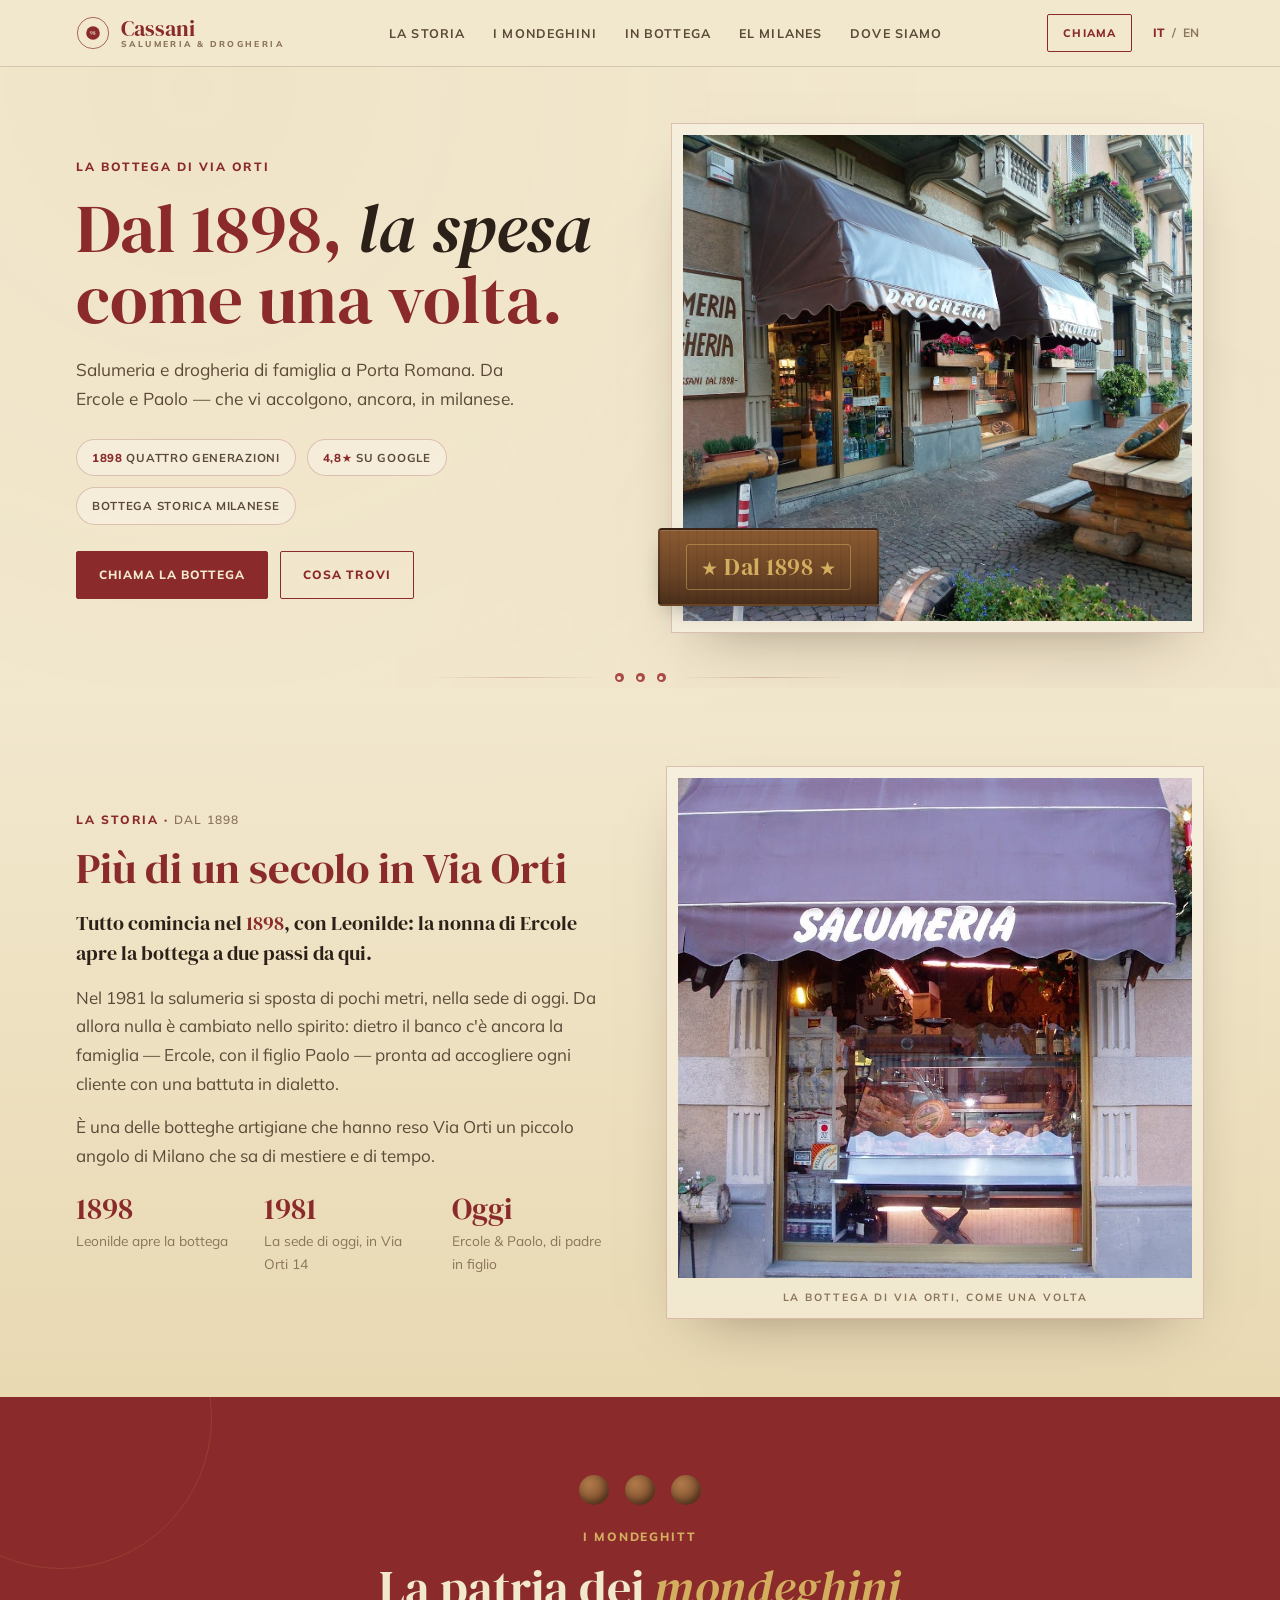
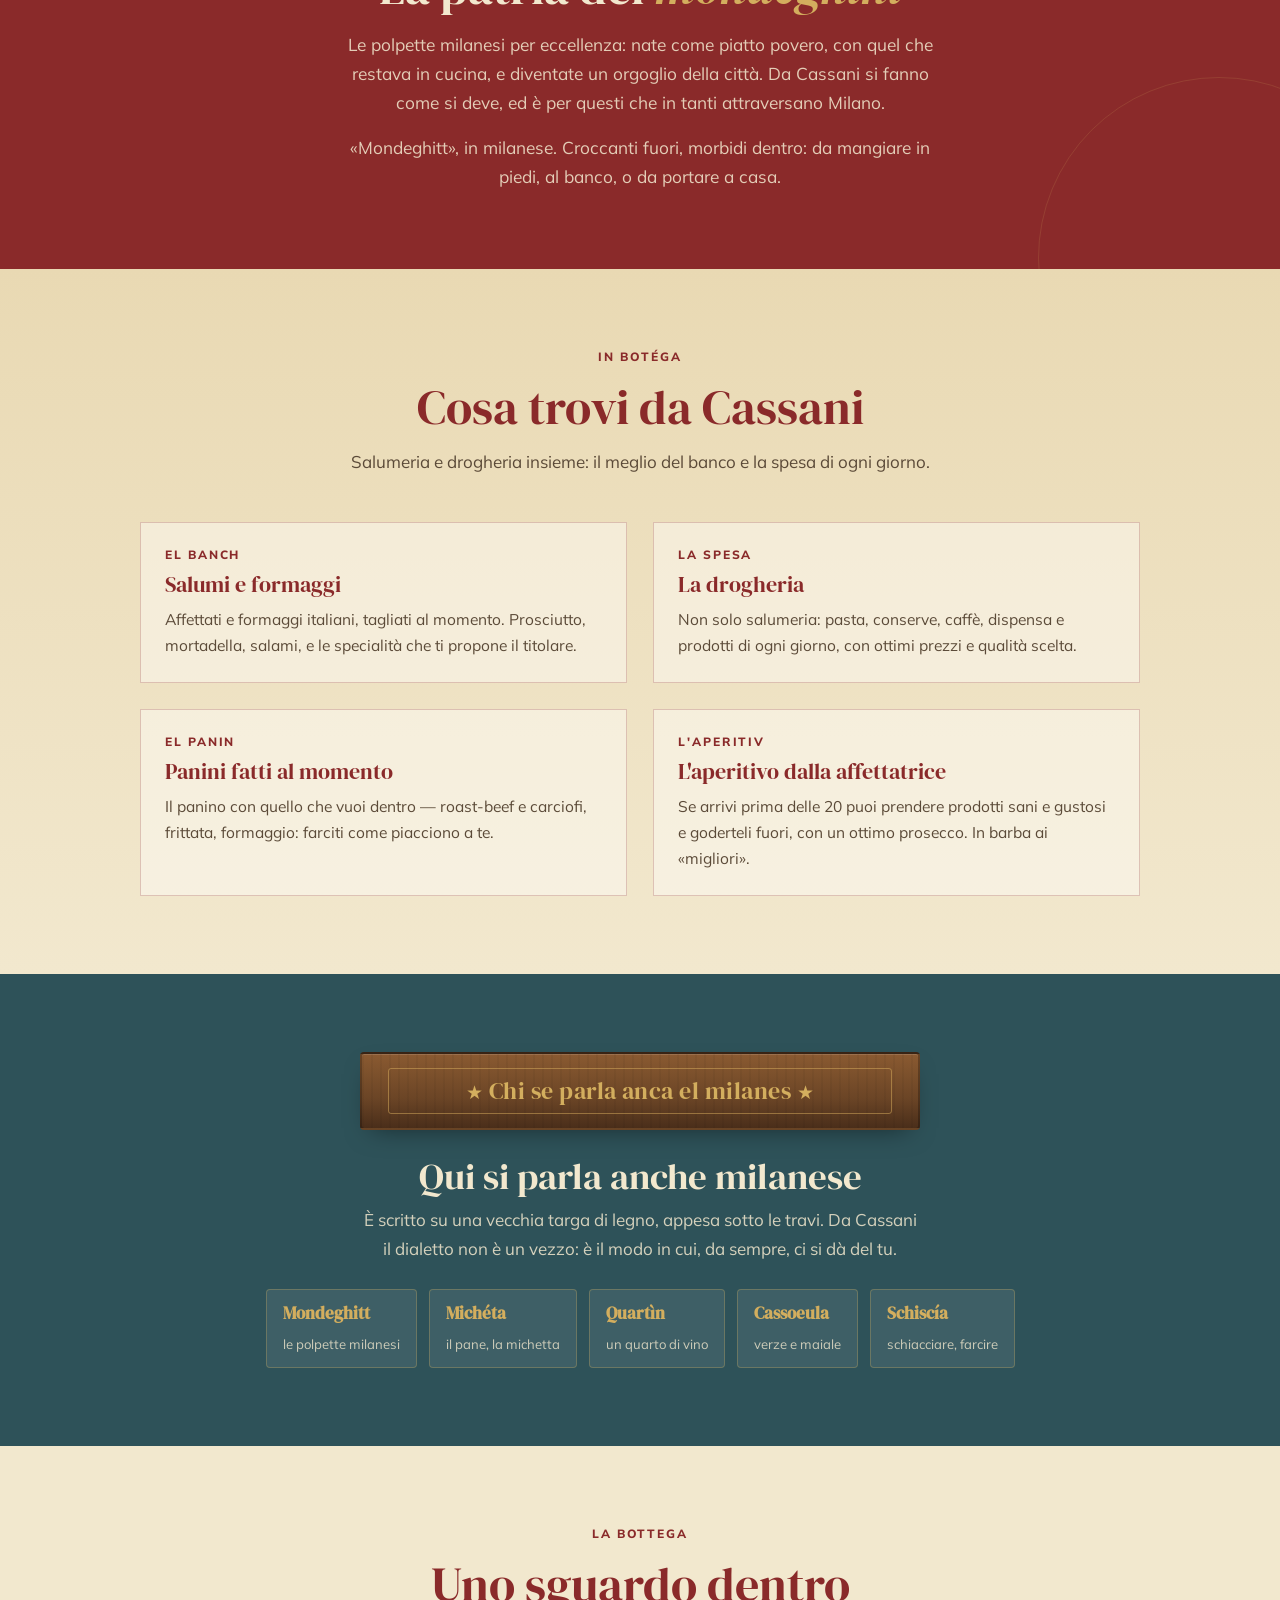
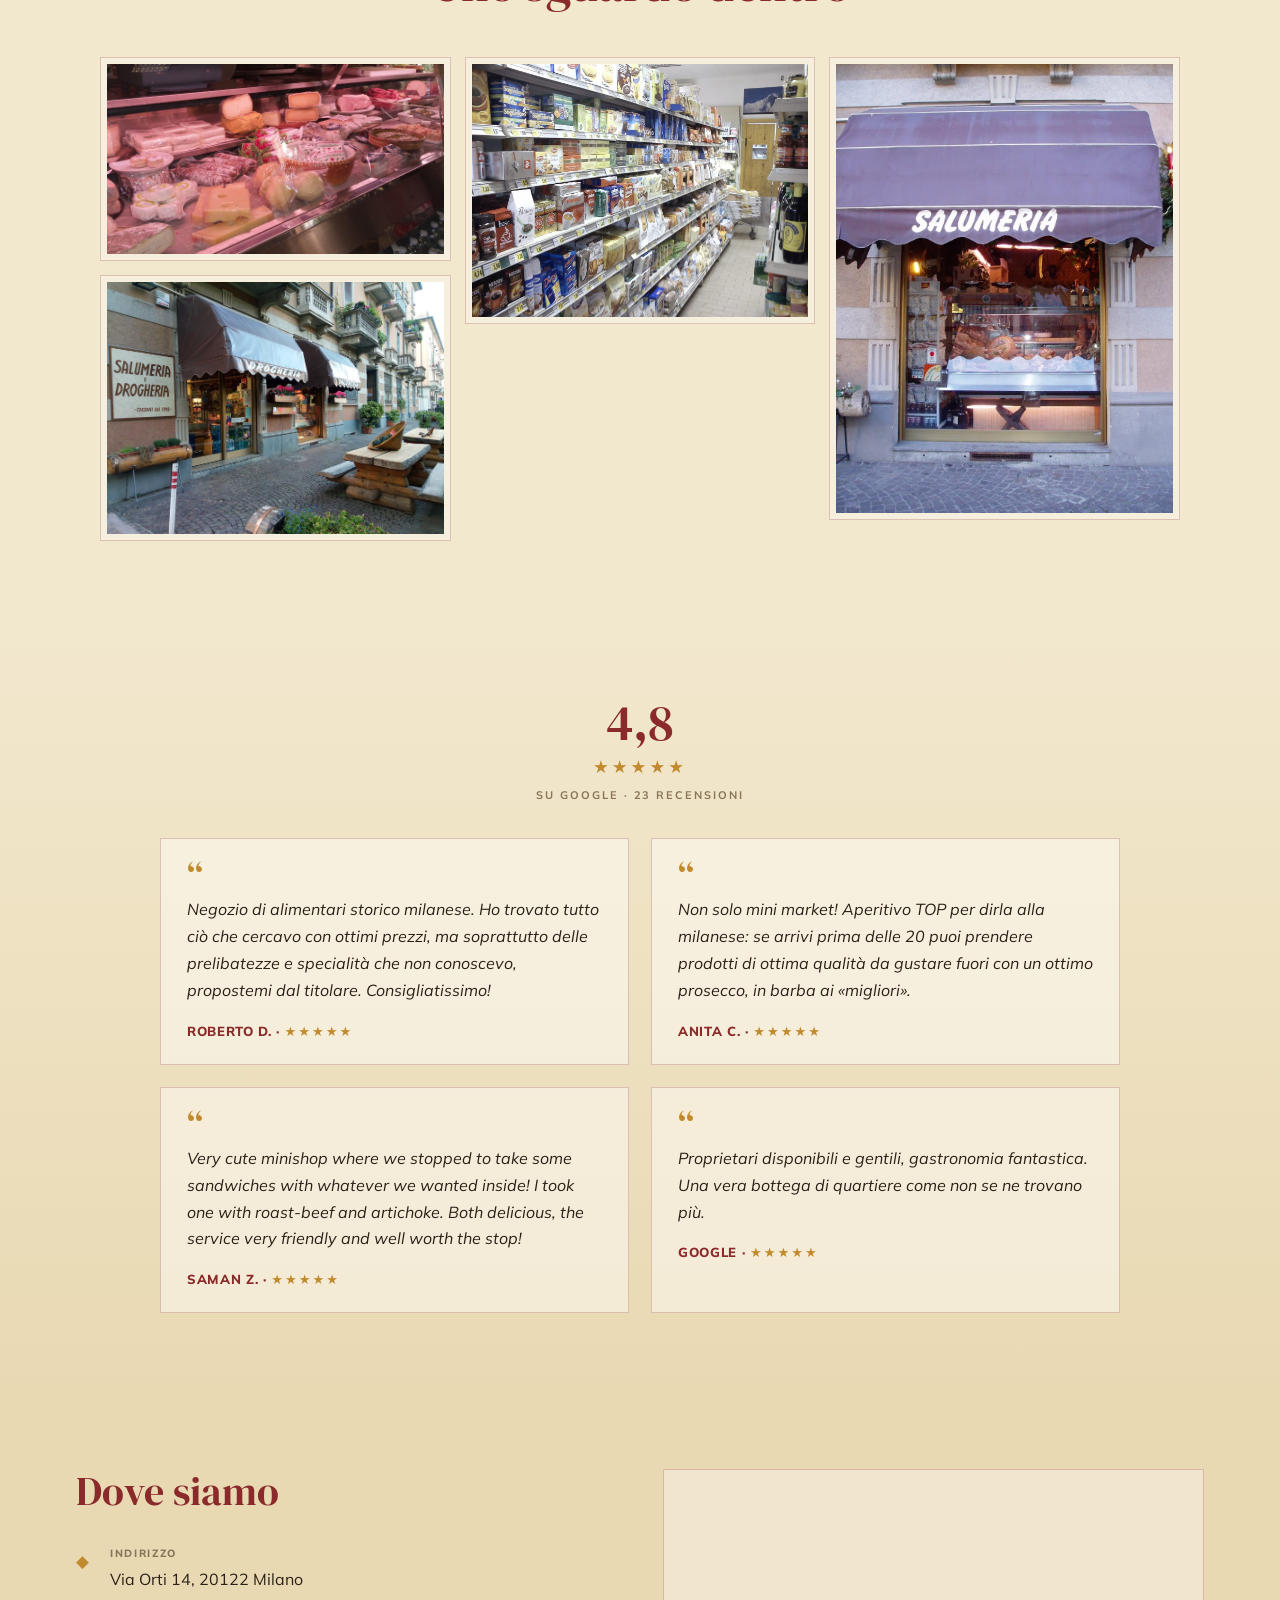
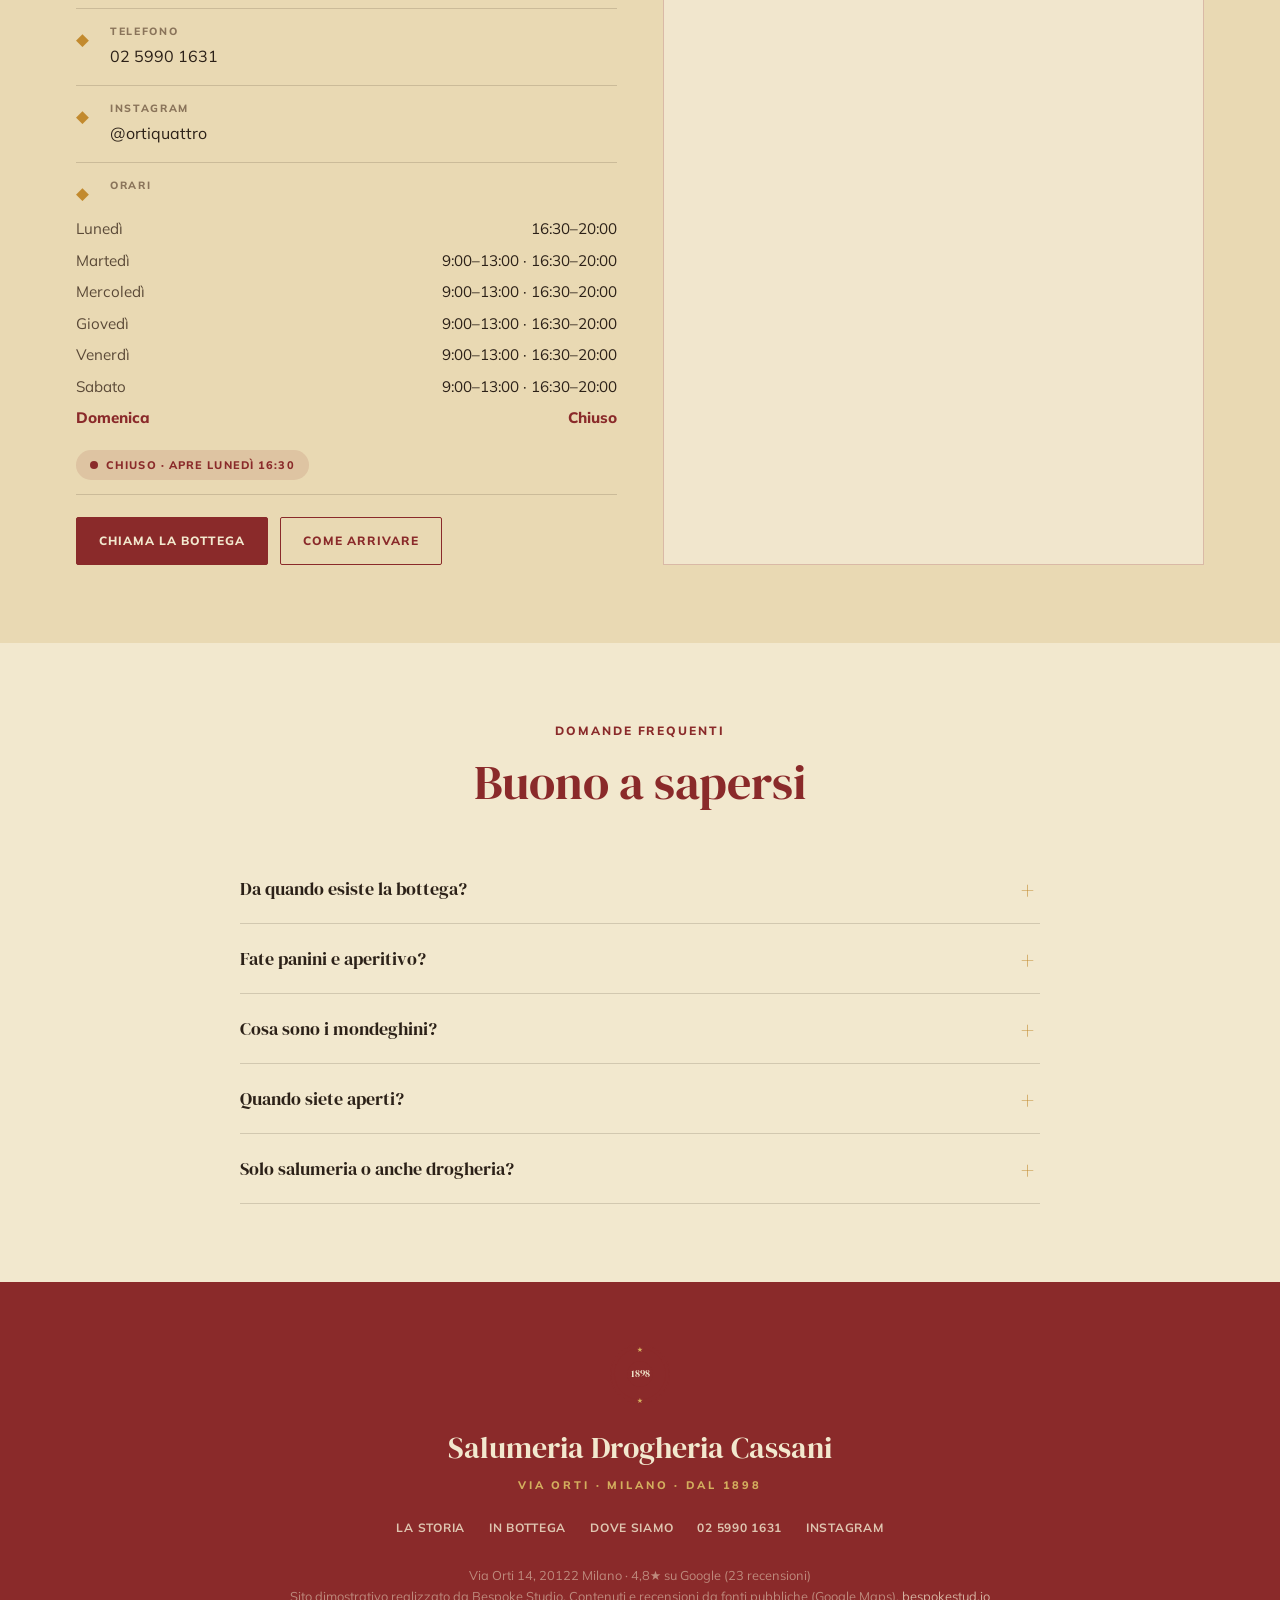
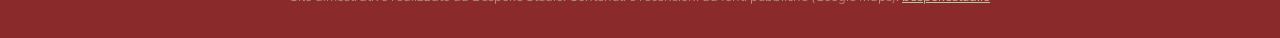
==== index.html @ 138a7442 "Salumeria Drogheria Cassani — la bottega di Via Orti, dal 1898 Co-Authored-By: Claude Opus 4.8 <nore" ====
<!DOCTYPE html>
<html lang="it">
<head>
<meta charset="UTF-8">
<meta name="viewport" content="width=device-width, initial-scale=1.0">
<title>Salumeria Drogheria Cassani — la bottega di Via Orti, dal 1898</title>
<meta name="description" content="Salumeria e drogheria di famiglia a Milano dal 1898, in Via Orti a Porta Romana. La patria dei mondeghini, salumi, formaggi, panini e l'aperitivo dalla affettatrice. Da Ercole e Paolo.">
<link rel="preconnect" href="https://fonts.googleapis.com">
<link rel="preconnect" href="https://fonts.gstatic.com" crossorigin>
<link href="https://fonts.googleapis.com/css2?family=DM+Serif+Display:ital@0;1&family=Mulish:ital,wght@0,400;0,600;0,700;0,800;1,400&display=swap" rel="stylesheet">
<link rel="stylesheet" href="css/styles.css?v=1">
<link rel="icon" href="data:image/svg+xml,<svg xmlns='http://www.w3.org/2000/svg' viewBox='0 0 100 100'><circle cx='50' cy='50' r='46' fill='none' stroke='%238A2A2A' stroke-width='5'/><circle cx='50' cy='50' r='20' fill='%238A2A2A'/></svg>">
</head>
<body>

<!-- intro -->
<div id="intro">
  <span class="seal"><svg class="seal-lg" viewBox="0 0 100 100"><circle class="ring" cx="50" cy="50" r="46"/><circle class="ring2" cx="50" cy="50" r="40"/><text class="star" x="50" y="15" text-anchor="middle" font-size="11">★</text><text class="star" x="50" y="95" text-anchor="middle" font-size="11">★</text><circle class="mid" cx="50" cy="50" r="20"/><text class="yr" x="50" y="55">1898</text></svg></span>
  <div class="i-name">Salumeria Drogheria<br>Cassani</div>
  <div class="i-sub">Via Orti · Milano</div>
</div>

<!-- header -->
<header>
  <nav class="nav wrap">
    <a class="brand" href="#hero" aria-label="Salumeria Drogheria Cassani">
      <span class="seal"><svg class="seal-lg" viewBox="0 0 100 100"><circle class="ring" cx="50" cy="50" r="46"/><circle class="mid" cx="50" cy="50" r="20"/><text class="yr" x="50" y="55">98</text></svg></span>
      <b>Cassani<span>Salumeria &amp; Drogheria</span></b>
    </a>
    <div class="nav-links" id="navlinks">
      <a href="#storia" data-i18n="nav.storia">La storia</a>
      <a href="#mondeghini" data-i18n="nav.mond">I mondeghini</a>
      <a href="#bottega" data-i18n="nav.bottega">In bottega</a>
      <a href="#dialetto" data-i18n="nav.dial">El milanes</a>
      <a href="#dove" data-i18n="nav.dove">Dove siamo</a>
    </div>
    <div style="display:flex;align-items:center;gap:16px">
      <a class="nav-cta" href="tel:+390259901631" data-i18n="nav.cta">Chiama</a>
      <div class="lang"><button data-lang="it" class="on">IT</button><span>/</span><button data-lang="en">EN</button></div>
      <button class="burger" id="burger" aria-label="Menu"><span></span><span></span><span></span></button>
    </div>
  </nav>
</header>

<main>

<!-- HERO -->
<section id="hero">
  <div class="wrap hero-grid">
    <div class="hero-copy">
      <div class="hero-kick kick"><span data-i18n="hero.kick">La bottega di Via Orti</span></div>
      <h1 data-i18n="hero.h1">Dal 1898, <em>la spesa</em> come una volta.</h1>
      <p class="hero-lead" data-i18n="hero.lead">Salumeria e drogheria di famiglia a Porta Romana. Da Ercole e Paolo — che vi accolgono, ancora, in milanese.</p>
      <div class="hero-pills">
        <span class="pill"><b>1898</b> <span data-i18n="hero.p1">quattro generazioni</span></span>
        <span class="pill"><b>4,8★</b> <span data-i18n="hero.p2">su Google</span></span>
        <span class="pill" data-i18n="hero.p3">Bottega storica milanese</span>
      </div>
      <div class="hero-cta">
        <a class="btn btn-solid" href="tel:+390259901631" data-i18n="hero.cta1">Chiama la bottega</a>
        <a class="btn btn-ghost" href="#bottega" data-i18n="hero.cta2">Cosa trovi</a>
      </div>
    </div>
    <div class="hero-photo reveal">
      <img src="img/facciata.jpg" alt="La facciata storica della Salumeria Drogheria Cassani dal 1898 in Via Orti" loading="eager">
      <div class="tag wood-sign"><div class="ws-in"><div class="ws-txt"><span class="ws-star">★</span> Dal 1898 <span class="ws-star">★</span></div></div></div>
    </div>
  </div>
</section>

<div class="divider"><div class="rule"><i></i><i></i><i></i></div></div>

<!-- STORIA -->
<section id="storia">
  <div class="wrap storia-grid">
    <div class="storia-copy reveal">
      <span class="kick"><span data-i18n="storia.kick">La storia</span> · <span class="it" data-i18n="storia.kickit">dal 1898</span></span>
      <h2 data-i18n="storia.h2">Più di un secolo in Via Orti</h2>
      <p class="lead" data-i18n="storia.lead">Tutto comincia nel <b>1898</b>, con Leonilde: la nonna di Ercole apre la bottega a due passi da qui.</p>
      <p data-i18n="storia.p1">Nel 1981 la salumeria si sposta di pochi metri, nella sede di oggi. Da allora nulla è cambiato nello spirito: dietro il banco c'è ancora la famiglia — Ercole, con il figlio Paolo — pronta ad accogliere ogni cliente con una battuta in dialetto.</p>
      <p data-i18n="storia.p2">È una delle botteghe artigiane che hanno reso Via Orti un piccolo angolo di Milano che sa di mestiere e di tempo.</p>
      <div class="gens">
        <div class="gen"><div class="n">1898</div><div class="l" data-i18n="storia.g1">Leonilde apre la bottega</div></div>
        <div class="gen"><div class="n">1981</div><div class="l" data-i18n="storia.g2">La sede di oggi, in Via Orti 14</div></div>
        <div class="gen"><div class="n" data-i18n="storia.g3n">Oggi</div><div class="l" data-i18n="storia.g3">Ercole &amp; Paolo, di padre in figlio</div></div>
      </div>
    </div>
    <figure class="storia-photo reveal">
      <img src="img/storefront.jpg" alt="L'ingresso della salumeria con la tenda e il banco a vista">
      <figcaption data-i18n="storia.cap">La bottega di Via Orti, come una volta</figcaption>
    </figure>
  </div>
</section>

<!-- MONDEGHINI (signature) -->
<section id="mondeghini">
  <div class="mond-inner wrap reveal">
    <div class="mond-balls" aria-hidden="true"><i></i><i></i><i></i></div>
    <span class="kick"><span data-i18n="mond.kick">I mondeghitt</span></span>
    <h2 data-i18n="mond.h2">La patria dei <em>mondeghini</em></h2>
    <p data-i18n="mond.p1">Le polpette milanesi per eccellenza: nate come piatto povero, con quel che restava in cucina, e diventate un orgoglio della città. Da Cassani si fanno come si deve, ed è per questi che in tanti attraversano Milano.</p>
    <p data-i18n="mond.p2">«Mondeghitt», in milanese. Croccanti fuori, morbidi dentro: da mangiare in piedi, al banco, o da portare a casa.</p>
  </div>
</section>

<!-- IN BOTTEGA -->
<section id="bottega">
  <div class="wrap">
    <div class="sec-head reveal">
      <span class="kick"><span data-i18n="bottega.kick">In botéga</span></span>
      <h2 data-i18n="bottega.h2">Cosa trovi da Cassani</h2>
      <p data-i18n="bottega.sub">Salumeria e drogheria insieme: il meglio del banco e la spesa di ogni giorno.</p>
    </div>
    <div class="trovi">
      <div class="trovi-card reveal">
        <div class="bd">
          <span class="kick"><span data-i18n="bottega.c1k">El banch</span></span>
          <h3 data-i18n="bottega.c1h">Salumi e formaggi</h3>
          <p data-i18n="bottega.c1p">Affettati e formaggi italiani, tagliati al momento. Prosciutto, mortadella, salami, e le specialità che ti propone il titolare.</p>
        </div>
      </div>
      <div class="trovi-card reveal">
        <div class="bd">
          <span class="kick"><span data-i18n="bottega.c2k">La spesa</span></span>
          <h3 data-i18n="bottega.c2h">La drogheria</h3>
          <p data-i18n="bottega.c2p">Non solo salumeria: pasta, conserve, caffè, dispensa e prodotti di ogni giorno, con ottimi prezzi e qualità scelta.</p>
        </div>
      </div>
      <div class="trovi-card reveal">
        <div class="bd">
          <span class="kick"><span data-i18n="bottega.c3k">El panin</span></span>
          <h3 data-i18n="bottega.c3h">Panini fatti al momento</h3>
          <p data-i18n="bottega.c3p">Il panino con quello che vuoi dentro — roast-beef e carciofi, frittata, formaggio: farciti come piacciono a te.</p>
        </div>
      </div>
      <div class="trovi-card reveal">
        <div class="bd">
          <span class="kick"><span data-i18n="bottega.c4k">L'aperitiv</span></span>
          <h3 data-i18n="bottega.c4h">L'aperitivo dalla affettatrice</h3>
          <p data-i18n="bottega.c4p">Se arrivi prima delle 20 puoi prendere prodotti sani e gustosi e goderteli fuori, con un ottimo prosecco. In barba ai «migliori».</p>
        </div>
      </div>
    </div>
  </div>
</section>

<!-- DIALETTO (signature band) -->
<section id="dialetto">
  <div class="dial-inner wrap reveal">
    <div class="wood-sign"><div class="ws-in"><div class="ws-txt"><span class="ws-star">★</span> Chi se parla anca el milanes <span class="ws-star">★</span></div></div></div>
    <h2 data-i18n="dial.h2">Qui si parla anche milanese</h2>
    <p data-i18n="dial.p1">È scritto su una vecchia targa di legno, appesa sotto le travi. Da Cassani il dialetto non è un vezzo: è il modo in cui, da sempre, ci si dà del tu.</p>
    <div class="glossa">
      <div><b>Mondeghitt</b><span data-i18n="dial.w1">le polpette milanesi</span></div>
      <div><b>Michéta</b><span data-i18n="dial.w2">il pane, la michetta</span></div>
      <div><b>Quartìn</b><span data-i18n="dial.w3">un quarto di vino</span></div>
      <div><b>Cassoeula</b><span data-i18n="dial.w4">verze e maiale</span></div>
      <div><b>Schisc&iacute;a</b><span data-i18n="dial.w5">schiacciare, farcire</span></div>
    </div>
  </div>
</section>

<!-- GALLERY -->
<section id="gallery-sec">
  <div class="wrap">
    <div class="sec-head reveal">
      <span class="kick"><span data-i18n="gal.kick">La bottega</span></span>
      <h2 data-i18n="gal.h2">Uno sguardo dentro</h2>
    </div>
    <div class="gallery reveal">
      <figure><img src="img/banco.jpg" alt="Il banco dei salumi e dei formaggi" loading="lazy"></figure>
      <figure><img src="img/facciata.jpg" alt="La facciata della salumeria dal 1898" loading="lazy"></figure>
      <figure><img src="img/drogheria.jpg" alt="Gli scaffali della drogheria" loading="lazy"></figure>
      <figure><img src="img/storefront.jpg" alt="L'ingresso della bottega con la tenda" loading="lazy"></figure>
    </div>
  </div>
</section>

<!-- RECENSIONI -->
<section id="recensioni">
  <div class="wrap">
    <div class="rev-top reveal">
      <div class="rev-score">4,8</div>
      <div class="rev-stars">★★★★★</div>
      <div class="rev-src" data-i18n="rev.src">Su Google · 23 recensioni</div>
    </div>
    <div class="rev-grid">
      <div class="rev-card reveal">
        <div class="q">“</div>
        <p data-i18n="rev.q1">Negozio di alimentari storico milanese. Ho trovato tutto ciò che cercavo con ottimi prezzi, ma soprattutto delle prelibatezze e specialità che non conoscevo, propostemi dal titolare. Consigliatissimo!</p>
        <div class="who">Roberto D. · <span class="st">★★★★★</span></div>
      </div>
      <div class="rev-card reveal">
        <div class="q">“</div>
        <p data-i18n="rev.q2">Non solo mini market! Aperitivo TOP per dirla alla milanese: se arrivi prima delle 20 puoi prendere prodotti di ottima qualità da gustare fuori con un ottimo prosecco, in barba ai «migliori».</p>
        <div class="who">Anita C. · <span class="st">★★★★★</span></div>
      </div>
      <div class="rev-card reveal">
        <div class="q">“</div>
        <p data-i18n="rev.q3">Very cute minishop where we stopped to take some sandwiches with whatever we wanted inside! I took one with roast-beef and artichoke. Both delicious, the service very friendly and well worth the stop!</p>
        <div class="who">Saman Z. · <span class="st">★★★★★</span></div>
      </div>
      <div class="rev-card reveal">
        <div class="q">“</div>
        <p data-i18n="rev.q4">Proprietari disponibili e gentili, gastronomia fantastica. Una vera bottega di quartiere come non se ne trovano più.</p>
        <div class="who">Google · <span class="st">★★★★★</span></div>
      </div>
    </div>
  </div>
</section>

<!-- DOVE -->
<section id="dove">
  <div class="wrap dove-grid">
    <div class="dove-info reveal">
      <h2 data-i18n="dove.h2">Dove siamo</h2>
      <div class="info-row"><span class="ic">◆</span><div><div class="lb" data-i18n="dove.addr">Indirizzo</div>
        <a class="vl" href="https://maps.google.com/?q=Salumeria+Drogheria+Cassani+Via+Orti+14+Milano" target="_blank" rel="noopener">Via Orti 14, 20122 Milano</a></div></div>
      <div class="info-row"><span class="ic">◆</span><div><div class="lb" data-i18n="dove.phone">Telefono</div>
        <a class="vl" href="tel:+390259901631">02 5990 1631</a></div></div>
      <div class="info-row"><span class="ic">◆</span><div><div class="lb">Instagram</div>
        <a class="vl" href="https://instagram.com/ortiquattro" target="_blank" rel="noopener">@ortiquattro</a></div></div>
      <div class="info-row" style="flex-direction:column;gap:6px">
        <div style="display:flex;gap:14px"><span class="ic">◆</span><div class="lb" data-i18n="dove.hours">Orari</div></div>
        <div id="hours" style="width:100%"></div>
        <div id="statusbox"></div>
      </div>
      <div class="cta-row">
        <a class="btn btn-solid" href="tel:+390259901631" data-i18n="dove.call">Chiama la bottega</a>
        <a class="btn btn-ghost" href="https://maps.google.com/?q=Salumeria+Drogheria+Cassani+Via+Orti+14+Milano" target="_blank" rel="noopener" data-i18n="dove.dir">Come arrivare</a>
      </div>
    </div>
    <div class="dove-map reveal">
      <iframe title="Mappa Salumeria Drogheria Cassani" loading="lazy" referrerpolicy="no-referrer-when-downgrade"
        src="https://www.google.com/maps?q=Salumeria+Drogheria+Cassani+Via+Orti+14+Milano&output=embed"></iframe>
    </div>
  </div>
</section>

<!-- FAQ -->
<section id="faq">
  <div class="wrap">
    <div class="sec-head reveal">
      <span class="kick"><span data-i18n="faq.kick">Domande frequenti</span></span>
      <h2 data-i18n="faq.h2">Buono a sapersi</h2>
    </div>
    <div class="faq-list reveal">
      <div class="faq-item"><button class="faq-q" data-i18n="faq.q1">Da quando esiste la bottega?</button><div class="faq-a"><p data-i18n="faq.a1">Dal 1898: la aprì Leonilde, la nonna di Ercole. Nel 1981 si è spostata di pochi metri, nella sede attuale di Via Orti 14.</p></div></div>
      <div class="faq-item"><button class="faq-q" data-i18n="faq.q2">Fate panini e aperitivo?</button><div class="faq-a"><p data-i18n="faq.a2">Sì: panini farciti al momento con quello che scegli, e l'aperitivo «dalla affettatrice» — prodotti da gustare con un buon prosecco. Meglio arrivare prima delle 20.</p></div></div>
      <div class="faq-item"><button class="faq-q" data-i18n="faq.q3">Cosa sono i mondeghini?</button><div class="faq-a"><p data-i18n="faq.a3">Sono le polpette milanesi («mondeghitt» in dialetto): un piatto povero della tradizione, e una delle nostre specialità.</p></div></div>
      <div class="faq-item"><button class="faq-q" data-i18n="faq.q4">Quando siete aperti?</button><div class="faq-a"><p data-i18n="faq.a4">Da martedì a sabato 9–13 e 16:30–20; il lunedì solo il pomeriggio (16:30–20). Domenica chiuso.</p></div></div>
      <div class="faq-item"><button class="faq-q" data-i18n="faq.q5">Solo salumeria o anche drogheria?</button><div class="faq-a"><p data-i18n="faq.a5">Tutte e due: salumi e formaggi al banco, ma anche pasta, conserve, caffè e la spesa di ogni giorno.</p></div></div>
    </div>
  </div>
</section>

</main>

<!-- FOOTER -->
<footer>
  <span class="seal"><svg class="seal-lg" viewBox="0 0 100 100"><circle class="ring" cx="50" cy="50" r="46"/><circle class="ring2" cx="50" cy="50" r="40"/><text class="star" x="50" y="15" text-anchor="middle" font-size="11">★</text><text class="star" x="50" y="95" text-anchor="middle" font-size="11">★</text><circle class="mid" cx="50" cy="50" r="20"/><text class="yr" x="50" y="55">1898</text></svg></span>
  <div class="f-name">Salumeria Drogheria Cassani</div>
  <div class="f-sub" data-i18n="foot.sub">Via Orti · Milano · dal 1898</div>
  <div class="f-links">
    <a href="#storia" data-i18n="nav.storia">La storia</a>
    <a href="#bottega" data-i18n="nav.bottega">In bottega</a>
    <a href="#dove" data-i18n="nav.dove">Dove siamo</a>
    <a href="tel:+390259901631">02 5990 1631</a>
    <a href="https://instagram.com/ortiquattro" target="_blank" rel="noopener">Instagram</a>
  </div>
  <div class="f-fine">
    Via Orti 14, 20122 Milano · <span data-i18n="foot.rating">4,8★ su Google (23 recensioni)</span><br>
    <span data-i18n="foot.demo">Sito dimostrativo realizzato da Bespoke Studio. Contenuti e recensioni da fonti pubbliche (Google Maps).</span>
    <a href="https://bespokestud.io" target="_blank" rel="noopener">bespokestud.io</a>
  </div>
</footer>

<!-- action bar -->
<div class="actionbar">
  <a class="a-call" href="tel:+390259901631"><span data-i18n="ab.call">Chiama</span><span class="a-state" id="ab-state"></span></a>
  <a class="a-map" href="https://maps.google.com/?q=Salumeria+Drogheria+Cassani+Via+Orti+14+Milano" target="_blank" rel="noopener" data-i18n="ab.map">Mappa</a>
</div>

<script src="js/main.js?v=1"></script>
</body>
</html>
---- css/styles.css ----
/* ============================================================
   Salumeria Drogheria Cassani — la bottega di Via Orti, dal 1898
   Gesto-firma: «CHI SE PARLA ANCA EL MILANES» (targa di legno) +
   kicker in dialetto milanese + i Mondeghini (piatto-firma)
   Palette: crema + oxblood salame + senape + teal insegna + noce
   Font: DM Serif Display (display) · Mulish (body)
   ============================================================ */
:root{
  --paper:#F2E8CE; --paper-2:#E9D9B3; --paper-3:#E0CB9C;
  --oxblood:#8A2A2A; --oxblood-2:#6C1F1F; --oxblood-soft:#A94A44;
  --mustard:#C28A2E; --mustard-2:#A5761F;
  --teal:#2E5259; --teal-2:#22403F;
  --ink:#2C2118; --ink-soft:#5B4A38; --ink-mute:#8A745A;
  --gold:#B78D3C; --gold-2:#D3AE5E;
  --wood-1:#6B4526; --wood-2:#8A5A31; --wood-3:#4A2E1A;
  --line:rgba(44,33,24,.16); --line-warm:rgba(138,42,42,.24);
  --shadow:0 24px 60px -34px rgba(44,24,12,.5);
  --serif:'DM Serif Display',Georgia,serif;
  --body:'Mulish',system-ui,sans-serif;
  --wrap:1180px;
}
*{box-sizing:border-box;margin:0;padding:0}
html{scroll-behavior:smooth}
body{font-family:var(--body);background:var(--paper);color:var(--ink);line-height:1.68;
  -webkit-font-smoothing:antialiased;overflow-x:hidden;font-size:17px}
img{max-width:100%;display:block}
a{color:inherit;text-decoration:none}
h1,h2,h3{font-family:var(--serif);font-weight:400;line-height:1.1}
.wrap{max-width:var(--wrap);margin:0 auto;padding:0 26px}
.reveal{opacity:0;transform:translateY(24px);transition:opacity .9s ease,transform .9s ease}
.reveal.in{opacity:1;transform:none}
@media (prefers-reduced-motion:reduce){.reveal{opacity:1;transform:none;transition:none}}

body::before{content:"";position:fixed;inset:0;pointer-events:none;z-index:0;opacity:.5;
  background:radial-gradient(circle at 15% 10%,rgba(194,138,46,.07),transparent 55%),
             radial-gradient(circle at 85% 82%,rgba(138,42,42,.05),transparent 55%)}
main,header,footer{position:relative;z-index:1}

/* ---------- seal emblem (roundel 1898) ---------- */
.seal{display:inline-block}
.seal svg{display:block}
.seal-lg{width:88px;height:88px}
.seal .ring{fill:none;stroke:var(--oxblood);stroke-width:2}
.seal .ring2{fill:none;stroke:var(--oxblood);stroke-width:1;opacity:.5}
.seal .mid{fill:var(--oxblood)}
.seal .yr{fill:var(--paper);font-family:var(--serif);font-size:15px;text-anchor:middle}
.seal .star{fill:var(--gold-2)}

/* dialect kicker */
.kick{font-family:var(--body);font-weight:800;font-size:12px;letter-spacing:.16em;
  text-transform:uppercase;color:var(--oxblood)}
.kick .it{color:var(--ink-mute);font-weight:600;letter-spacing:.1em}

/* section divider: salame slices dots */
.rule{display:flex;align-items:center;justify-content:center;gap:12px;max-width:420px;margin:0 auto;color:var(--oxblood-soft)}
.rule::before,.rule::after{content:"";height:1px;flex:1;background:linear-gradient(90deg,transparent,var(--line-warm),transparent)}
.rule i{width:9px;height:9px;border-radius:50%;background:var(--oxblood-soft);display:block;position:relative}
.rule i::after{content:"";position:absolute;inset:2.5px;border-radius:50%;background:var(--paper)}

/* ---------- intro ---------- */
#intro{position:fixed;inset:0;z-index:200;background:var(--oxblood);
  display:flex;flex-direction:column;align-items:center;justify-content:center;gap:16px;
  transition:opacity .8s ease,visibility .8s}
#intro.gone{opacity:0;visibility:hidden}
#intro .seal-lg{width:110px;height:110px}
#intro .ring,#intro .ring2{stroke:var(--gold-2)}
#intro .mid{fill:var(--oxblood-2)}
#intro .yr{fill:var(--paper)}
#intro .i-name{font-family:var(--serif);font-size:40px;color:var(--paper);text-align:center;line-height:1.05}
#intro .i-sub{font-family:var(--body);font-weight:800;font-size:11px;letter-spacing:.34em;text-transform:uppercase;color:var(--gold-2)}

/* ---------- header ---------- */
header{position:sticky;top:0;z-index:100;background:rgba(242,232,206,.9);
  backdrop-filter:blur(9px);border-bottom:1px solid var(--line)}
.nav{display:flex;align-items:center;justify-content:space-between;height:66px}
.brand{display:flex;align-items:center;gap:11px}
.brand .seal-lg{width:34px;height:34px}
.brand b{font-family:var(--serif);font-size:22px;font-weight:400;color:var(--oxblood);line-height:1}
.brand b span{display:block;font-family:var(--body);font-weight:800;font-size:8.5px;letter-spacing:.28em;color:var(--ink-mute);text-transform:uppercase;margin-top:1px}
.nav-links{display:flex;gap:28px}
.nav-links a{font-family:var(--body);font-weight:700;font-size:12.5px;letter-spacing:.09em;text-transform:uppercase;color:var(--ink-soft);transition:color .25s}
.nav-links a:hover{color:var(--oxblood)}
.nav-cta{font-family:var(--body);font-weight:800;font-size:11px;letter-spacing:.1em;text-transform:uppercase;
  border:1px solid var(--oxblood);color:var(--oxblood);padding:9px 15px;border-radius:2px;transition:.25s}
.nav-cta:hover{background:var(--oxblood);color:var(--paper)}
.lang{display:flex;gap:2px;align-items:center;font-weight:700;font-size:12px;color:var(--ink-mute)}
.lang button{background:none;border:none;font:inherit;color:var(--ink-mute);cursor:pointer;padding:3px 5px}
.lang button.on{color:var(--oxblood);font-weight:800}
.burger{display:none;background:none;border:none;cursor:pointer;flex-direction:column;gap:5px;padding:6px}
.burger span{width:24px;height:2px;background:var(--oxblood);display:block}

/* ---------- HERO ---------- */
#hero{padding:56px 0 34px}
.hero-grid{display:grid;grid-template-columns:1.02fr 1fr;gap:52px;align-items:center}
.hero-kick{margin-bottom:16px}
#hero h1{font-size:clamp(2.5rem,5.6vw,4.3rem);color:var(--oxblood);line-height:1.03}
#hero h1 em{font-style:italic;color:var(--ink)}
.hero-lead{margin:20px 0 0;color:var(--ink-soft);font-size:1.08rem;max-width:44ch}
.hero-pills{display:flex;flex-wrap:wrap;gap:11px;margin-top:26px}
.pill{font-family:var(--body);font-weight:700;font-size:11.5px;letter-spacing:.06em;text-transform:uppercase;
  border:1px solid var(--line-warm);border-radius:100px;padding:8px 15px;color:var(--ink-soft);background:rgba(255,255,255,.3)}
.pill b{color:var(--oxblood);font-weight:800}
.hero-cta{display:flex;gap:12px;margin-top:26px;flex-wrap:wrap}
.hero-photo{position:relative;border:1px solid var(--line-warm);padding:11px;background:rgba(255,255,255,.34);box-shadow:var(--shadow)}
.hero-photo img{width:100%;height:clamp(360px,54vh,540px);object-fit:cover}
.hero-photo .tag{position:absolute;left:-14px;bottom:26px}

/* wooden dialect sign */
.wood-sign{position:relative;display:inline-block;padding:14px 26px;border-radius:4px;
  background:linear-gradient(180deg,var(--wood-2),var(--wood-1) 60%,var(--wood-3));
  border:2px solid rgba(0,0,0,.25);box-shadow:0 10px 26px -12px rgba(0,0,0,.5),inset 0 1px 0 rgba(255,255,255,.14);
  color:var(--paper);text-align:center;overflow:hidden}
.wood-sign::before{content:"";position:absolute;inset:0;opacity:.35;pointer-events:none;
  background:repeating-linear-gradient(90deg,rgba(0,0,0,.12) 0 2px,transparent 2px 9px)}
.wood-sign .ws-in{position:relative;border:1px solid rgba(216,174,94,.5);border-radius:3px;padding:8px 14px}
.wood-sign .ws-txt{font-family:var(--serif);font-size:clamp(1.05rem,2.4vw,1.5rem);color:var(--gold-2);letter-spacing:.02em;line-height:1.15}
.wood-sign .ws-star{color:var(--gold-2);font-size:.8em}

/* ---------- section base ---------- */
section{padding:78px 0}
.sec-head{text-align:center;max-width:680px;margin:0 auto 46px}
.sec-head .kick{margin-bottom:14px;display:block}
.sec-head h2{font-size:clamp(1.9rem,4.2vw,3rem);color:var(--oxblood)}
.sec-head p{margin-top:14px;color:var(--ink-soft)}
.divider{padding:6px 0}

/* ---------- STORIA ---------- */
#storia{background:linear-gradient(180deg,var(--paper),var(--paper-2))}
.storia-grid{display:grid;grid-template-columns:1fr 1fr;gap:52px;align-items:center}
.storia-copy .kick{display:block;margin-bottom:14px}
.storia-copy h2{font-size:clamp(1.8rem,3.8vw,2.7rem);color:var(--oxblood);margin-bottom:18px}
.storia-copy p{margin-bottom:15px;color:var(--ink-soft)}
.storia-copy .lead{font-family:var(--serif);font-size:1.28rem;line-height:1.45;color:var(--ink)}
.storia-copy .lead b{color:var(--oxblood);font-weight:400}
.gens{display:flex;gap:26px;margin-top:24px;flex-wrap:wrap}
.gen{flex:1;min-width:120px}
.gen .n{font-family:var(--serif);font-size:1.9rem;color:var(--oxblood);line-height:1}
.gen .l{font-size:.86rem;color:var(--ink-mute);margin-top:4px}
.storia-photo{position:relative;border:1px solid var(--line-warm);padding:11px;background:rgba(255,255,255,.34);box-shadow:var(--shadow)}
.storia-photo img{width:100%;height:500px;object-fit:cover}
.storia-photo figcaption{font-family:var(--body);font-weight:700;font-size:10.5px;letter-spacing:.18em;
  text-transform:uppercase;color:var(--ink-mute);text-align:center;padding-top:11px}

/* ---------- MONDEGHINI (signature dish) ---------- */
#mondeghini{background:var(--oxblood);color:var(--paper);text-align:center;position:relative;overflow:hidden}
#mondeghini::before,#mondeghini::after{content:"";position:absolute;border-radius:50%;
  border:1.5px solid rgba(211,174,94,.16);pointer-events:none}
#mondeghini::before{width:300px;height:300px;top:-130px;left:-90px}
#mondeghini::after{width:360px;height:360px;bottom:-170px;right:-120px}
.mond-inner{max-width:740px;margin:0 auto;position:relative}
.mond-balls{display:flex;gap:16px;justify-content:center;margin-bottom:22px}
.mond-balls i{width:30px;height:30px;border-radius:50%;
  background:radial-gradient(circle at 34% 30%,#b07a4a,#6d3f22);box-shadow:inset -3px -4px 7px rgba(0,0,0,.35)}
.mond-inner .kick{color:var(--gold-2);display:block;margin-bottom:14px}
.mond-inner h2{font-size:clamp(2rem,4.6vw,3rem);color:var(--paper)}
.mond-inner h2 em{font-style:italic;color:var(--gold-2)}
.mond-inner p{color:rgba(242,232,206,.86);font-size:1.08rem;max-width:600px;margin:16px auto 0}

/* ---------- IN BOTTEGA (cosa trovi) ---------- */
#bottega{background:linear-gradient(180deg,var(--paper-2),var(--paper))}
.trovi{display:grid;grid-template-columns:repeat(2,1fr);gap:26px;max-width:1000px;margin:0 auto}
.trovi-card{background:rgba(255,255,255,.4);border:1px solid var(--line-warm);overflow:hidden;display:flex;flex-direction:column}
.trovi-card .ph{height:230px;overflow:hidden}
.trovi-card .ph img{width:100%;height:100%;object-fit:cover;transition:transform .7s ease}
.trovi-card:hover .ph img{transform:scale(1.05)}
.trovi-card .bd{padding:22px 24px 24px}
.trovi-card .kick{display:block;margin-bottom:8px}
.trovi-card h3{font-size:1.4rem;color:var(--oxblood);margin-bottom:8px}
.trovi-card p{color:var(--ink-soft);font-size:.97rem}

/* ---------- DIALECT band (CHI SE PARLA) ---------- */
#dialetto{background:var(--teal);color:var(--paper);text-align:center;position:relative}
.dial-inner{max-width:820px;margin:0 auto}
.dial-inner .wood-sign{margin:0 auto 26px;max-width:560px;display:block}
.dial-inner h2{font-size:clamp(1.6rem,3.6vw,2.3rem);color:var(--paper);margin-bottom:10px}
.dial-inner p{color:rgba(242,232,206,.85);max-width:560px;margin:0 auto 26px}
.glossa{display:flex;flex-wrap:wrap;gap:12px;justify-content:center}
.glossa div{background:rgba(255,255,255,.08);border:1px solid rgba(211,174,94,.3);border-radius:4px;padding:10px 16px;text-align:left}
.glossa b{font-family:var(--serif);font-size:1.05rem;color:var(--gold-2);display:block}
.glossa span{font-size:.82rem;color:rgba(242,232,206,.8)}

/* ---------- GALLERY ---------- */
.gallery{columns:3;column-gap:14px;max-width:1080px;margin:0 auto}
.gallery figure{break-inside:avoid;margin:0 0 14px;overflow:hidden;border:1px solid var(--line-warm);padding:6px;background:rgba(255,255,255,.32)}
.gallery img{width:100%;transition:transform .7s ease}
.gallery figure:hover img{transform:scale(1.045)}

/* ---------- RECENSIONI ---------- */
#recensioni{background:linear-gradient(180deg,var(--paper),var(--paper-2))}
.rev-top{text-align:center;margin-bottom:34px}
.rev-score{font-family:var(--serif);font-size:3.2rem;color:var(--oxblood);line-height:1}
.rev-stars{color:var(--mustard);letter-spacing:3px;font-size:1.1rem;margin:4px 0}
.rev-src{font-family:var(--body);font-weight:700;font-size:11px;letter-spacing:.18em;text-transform:uppercase;color:var(--ink-mute)}
.rev-grid{display:grid;grid-template-columns:repeat(2,1fr);gap:22px;max-width:960px;margin:0 auto}
.rev-card{background:rgba(255,255,255,.44);border:1px solid var(--line-warm);padding:26px 26px 22px}
.rev-card .q{font-family:var(--serif);color:var(--mustard);font-size:2.4rem;line-height:.6}
.rev-card p{color:var(--ink);font-size:1rem;margin:8px 0 16px;font-style:italic}
.rev-card .who{font-family:var(--body);font-weight:800;font-size:.82rem;color:var(--oxblood);letter-spacing:.05em;text-transform:uppercase}
.rev-card .st{color:var(--mustard);letter-spacing:2px}

/* ---------- DOVE ---------- */
#dove{background:var(--paper-2)}
.dove-grid{display:grid;grid-template-columns:1fr 1fr;gap:46px;align-items:stretch}
.dove-info h2{color:var(--oxblood);font-size:clamp(1.7rem,3.6vw,2.5rem);margin-bottom:18px}
.info-row{display:flex;gap:14px;padding:14px 0;border-bottom:1px solid var(--line)}
.info-row .ic{color:var(--mustard);flex:0 0 20px;margin-top:2px;font-size:1.05rem}
.info-row .lb{font-family:var(--body);font-weight:800;font-size:10.5px;letter-spacing:.16em;text-transform:uppercase;color:var(--ink-mute);margin-bottom:2px}
.info-row .vl{color:var(--ink);font-size:1rem}
.info-row a.vl:hover{color:var(--oxblood)}
.hours-line{display:flex;justify-content:space-between;gap:12px;font-size:.95rem;padding:3px 0}
.hours-line.today{color:var(--oxblood);font-weight:800}
.hours-line .d{color:var(--ink-soft)}
.hours-line.today .d{color:var(--oxblood)}
.status{display:inline-flex;align-items:center;gap:8px;font-family:var(--body);font-weight:800;font-size:11px;letter-spacing:.1em;text-transform:uppercase;margin-top:10px;padding:6px 14px;border-radius:100px}
.status .dot{width:8px;height:8px;border-radius:50%}
.status.open{background:rgba(46,82,89,.14);color:var(--teal)}
.status.open .dot{background:#3d7a52}
.status.closed{background:rgba(138,42,42,.12);color:var(--oxblood)}
.status.closed .dot{background:var(--oxblood)}
.dove-map{border:1px solid var(--line-warm);padding:10px;background:rgba(255,255,255,.34);min-height:420px}
.dove-map iframe{width:100%;height:100%;min-height:400px;border:0;filter:sepia(.1) saturate(1.04)}
.cta-row{display:flex;flex-wrap:wrap;gap:12px;margin-top:22px}
.btn{font-family:var(--body);font-weight:800;font-size:12px;letter-spacing:.08em;text-transform:uppercase;padding:13px 22px;border-radius:2px;transition:.25s;cursor:pointer;border:1px solid var(--oxblood)}
.btn-solid{background:var(--oxblood);color:var(--paper)}
.btn-solid:hover{background:var(--oxblood-2)}
.btn-ghost{color:var(--oxblood);background:transparent}
.btn-ghost:hover{background:var(--oxblood);color:var(--paper)}

/* ---------- FAQ ---------- */
#faq{background:var(--paper)}
.faq-list{max-width:800px;margin:0 auto}
.faq-item{border-bottom:1px solid var(--line)}
.faq-q{width:100%;text-align:left;background:none;border:none;cursor:pointer;font-family:var(--serif);
  font-size:1.12rem;color:var(--ink);padding:22px 40px 22px 0;position:relative}
.faq-q::after{content:"+";position:absolute;right:6px;top:50%;transform:translateY(-50%);color:var(--mustard);font-size:1.5rem;transition:transform .3s}
.faq-item.open .faq-q::after{content:"–"}
.faq-a{max-height:0;overflow:hidden;transition:max-height .4s ease}
.faq-a p{padding:0 0 22px;color:var(--ink-soft)}

/* ---------- FOOTER ---------- */
footer{background:var(--oxblood);color:var(--paper);text-align:center;padding:60px 0 30px}
footer .seal-lg{width:64px;height:64px;margin:0 auto 16px}
footer .ring,footer .ring2{stroke:var(--gold-2)}
footer .mid{fill:var(--oxblood-2)}
footer .f-name{font-family:var(--serif);font-size:30px;color:var(--paper);line-height:1.1}
footer .f-sub{font-family:var(--body);font-weight:800;font-size:11px;letter-spacing:.26em;text-transform:uppercase;color:var(--gold-2);margin:12px 0 24px}
footer .f-links{display:flex;gap:24px;justify-content:center;flex-wrap:wrap;font-family:var(--body);font-weight:700;font-size:12px;letter-spacing:.06em;text-transform:uppercase}
footer .f-links a{color:rgba(242,232,206,.82);transition:.25s}
footer .f-links a:hover{color:var(--gold-2)}
footer .f-fine{margin-top:26px;font-size:.8rem;color:rgba(242,232,206,.5);line-height:1.7}
footer .f-fine a{color:rgba(242,232,206,.72);text-decoration:underline}

/* ---------- action bar ---------- */
.actionbar{position:fixed;bottom:0;left:0;right:0;z-index:90;display:none;
  background:rgba(44,33,24,.96);backdrop-filter:blur(8px);padding:9px 14px;gap:10px;border-top:1px solid var(--line-warm)}
.actionbar a{flex:1;text-align:center;font-family:var(--body);font-weight:800;font-size:11px;letter-spacing:.06em;text-transform:uppercase;padding:11px 6px;border-radius:2px}
.actionbar .a-call{background:var(--mustard);color:var(--ink)}
.actionbar .a-map{background:transparent;color:var(--paper);border:1px solid var(--gold-2)}
.actionbar .a-state{font-size:9px;color:var(--gold-2);display:block;margin-top:2px;letter-spacing:.08em}

/* ---------- responsive ---------- */
@media (max-width:900px){
  .nav-links,.nav-cta{display:none}
  .burger{display:flex}
  .nav-links.show{display:flex;position:absolute;top:66px;left:0;right:0;flex-direction:column;
    background:var(--paper);padding:20px 26px;gap:18px;border-bottom:1px solid var(--line)}
  .hero-grid,.storia-grid,.dove-grid{grid-template-columns:1fr;gap:34px}
  .hero-photo img{height:400px}
  .storia-photo img{height:400px}
  .trovi,.rev-grid{grid-template-columns:1fr}
  .gallery{columns:2}
  .actionbar{display:flex}
  body{padding-bottom:66px}
}
@media (max-width:560px){
  section{padding:56px 0}
  .gallery{columns:1}
  .hero-photo img{height:340px}
}
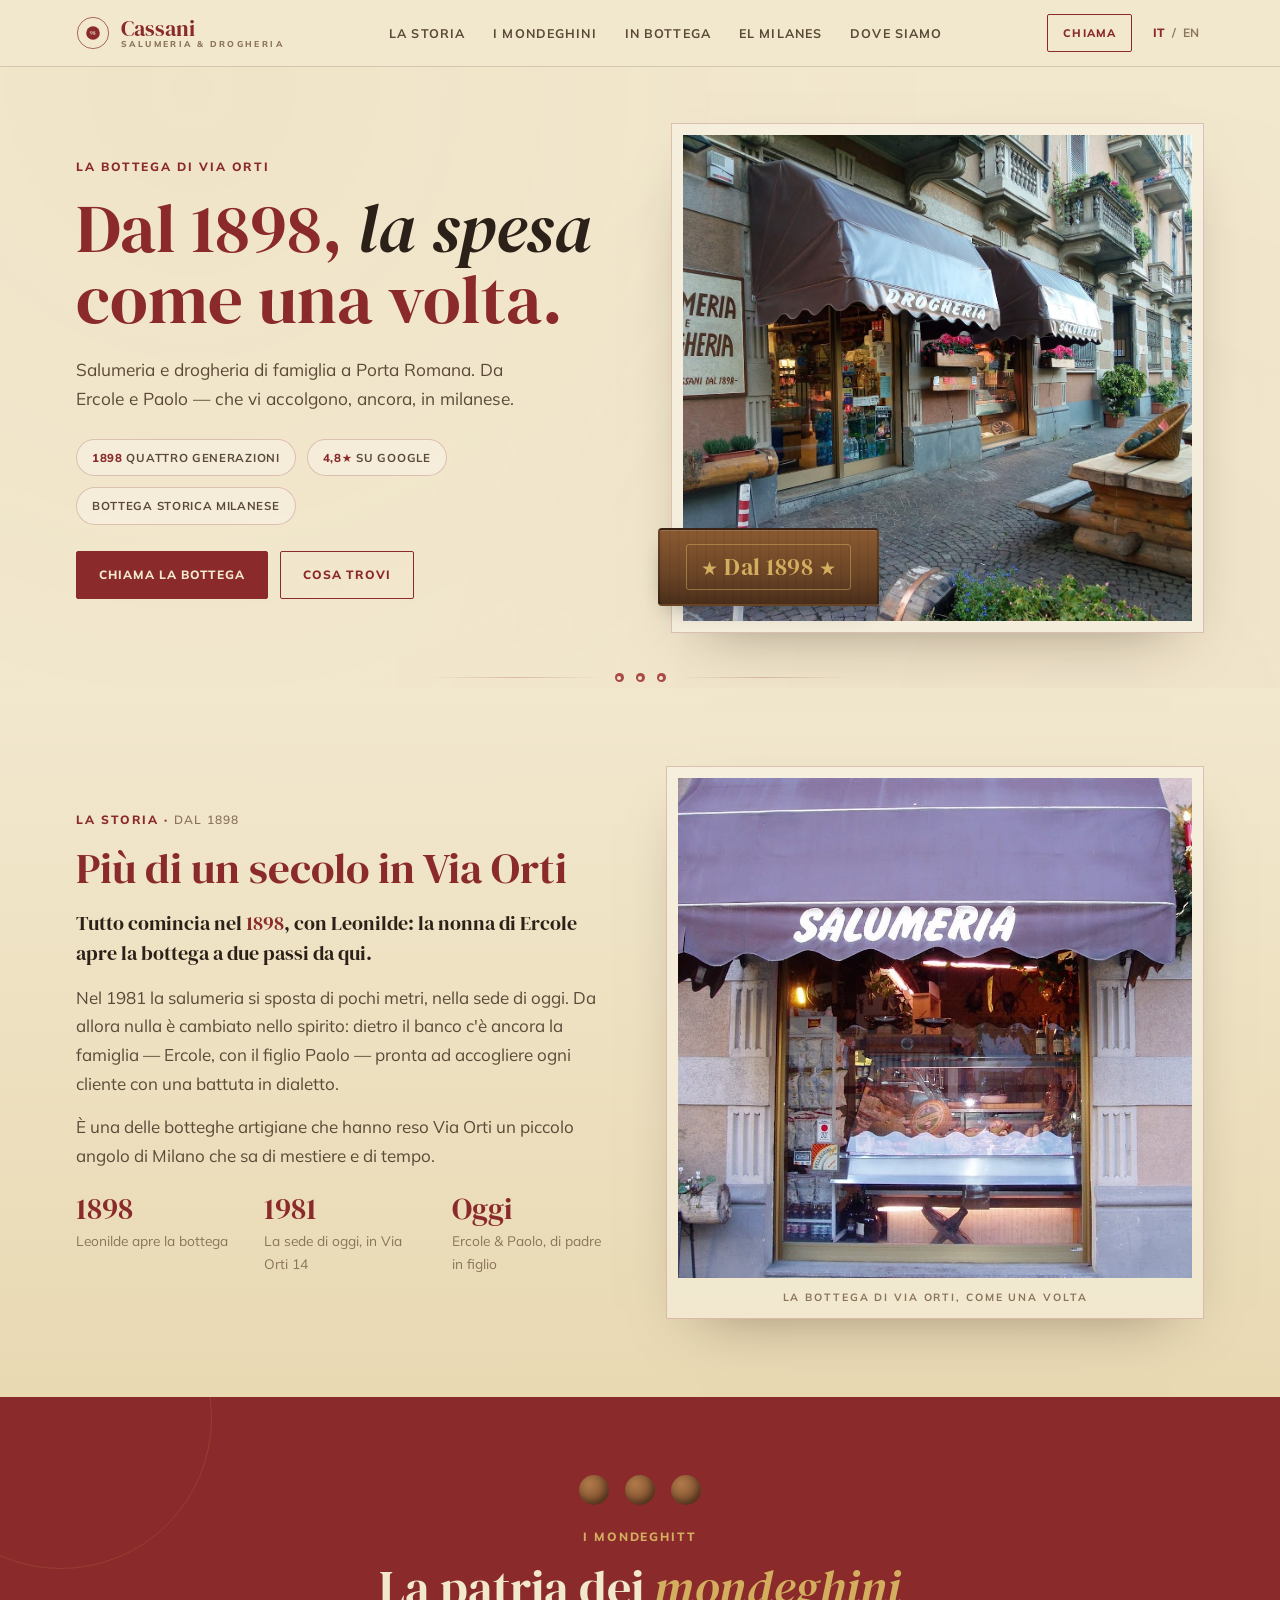
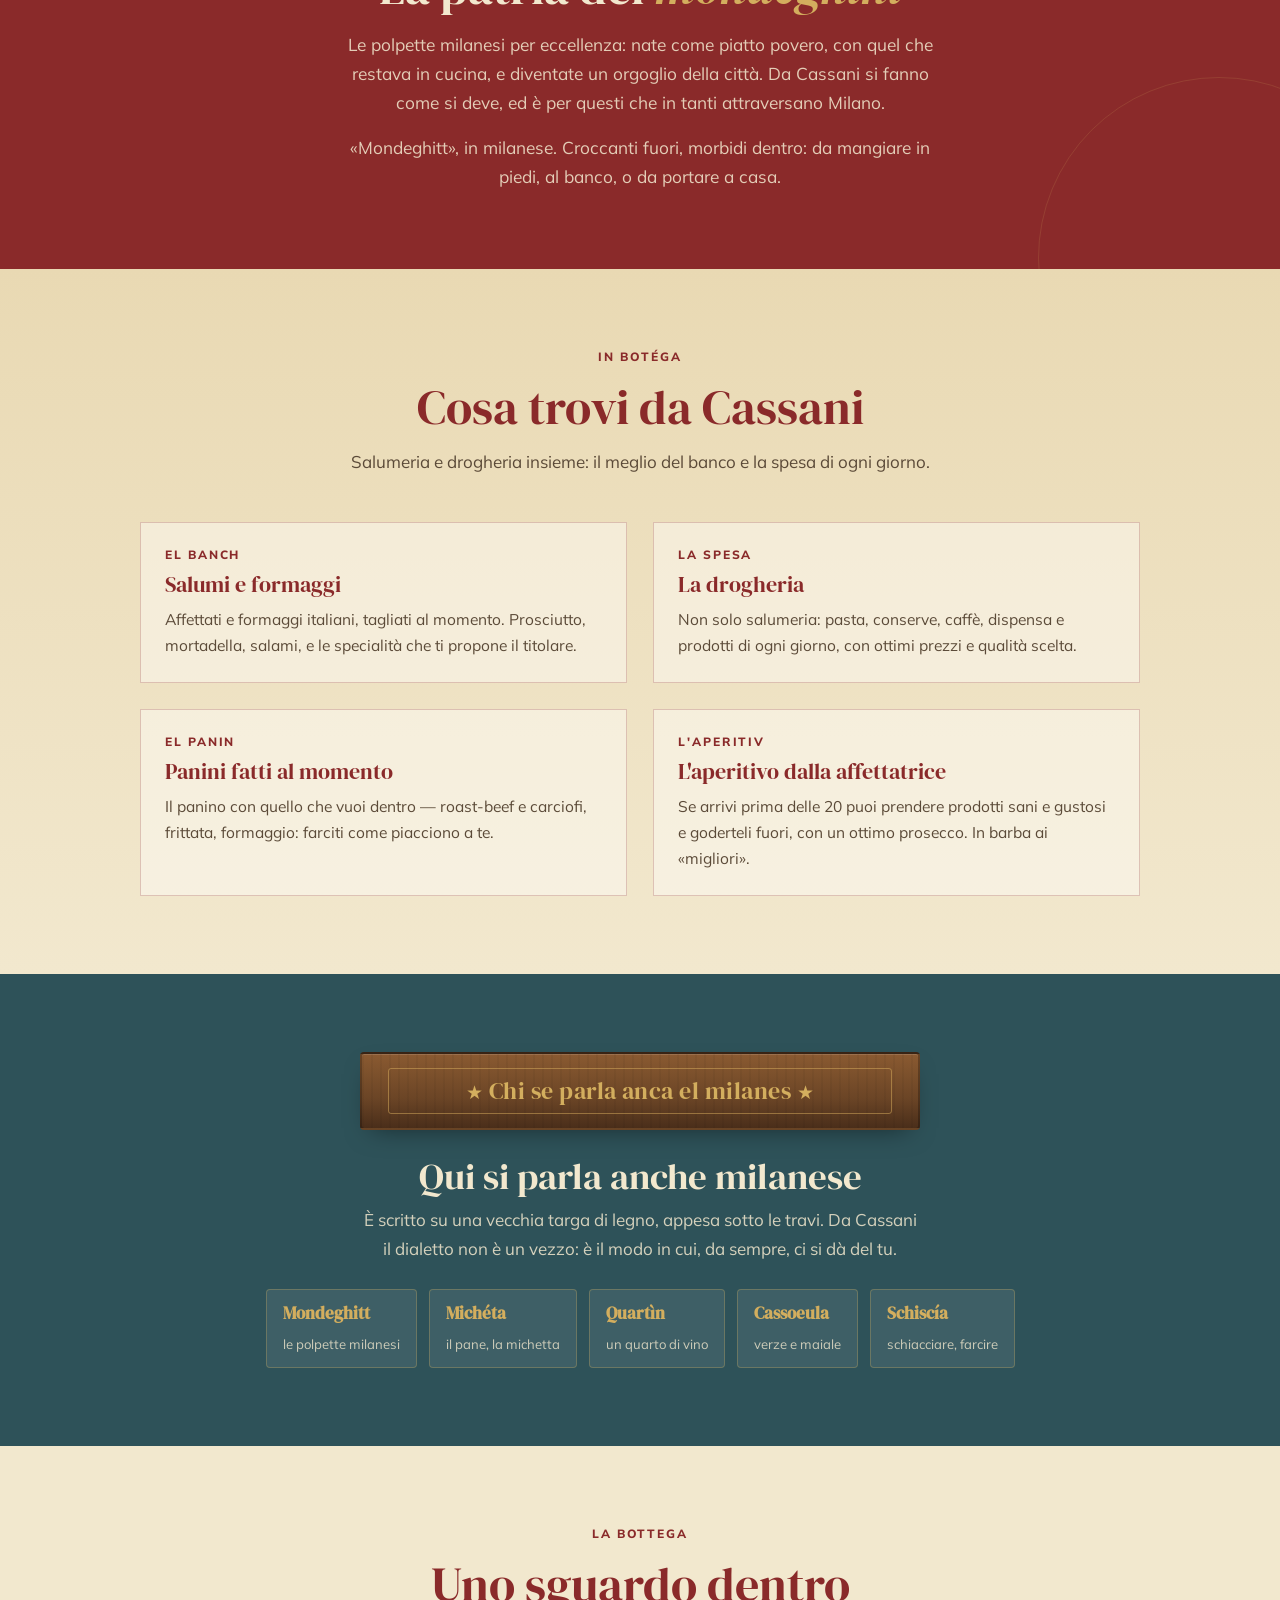
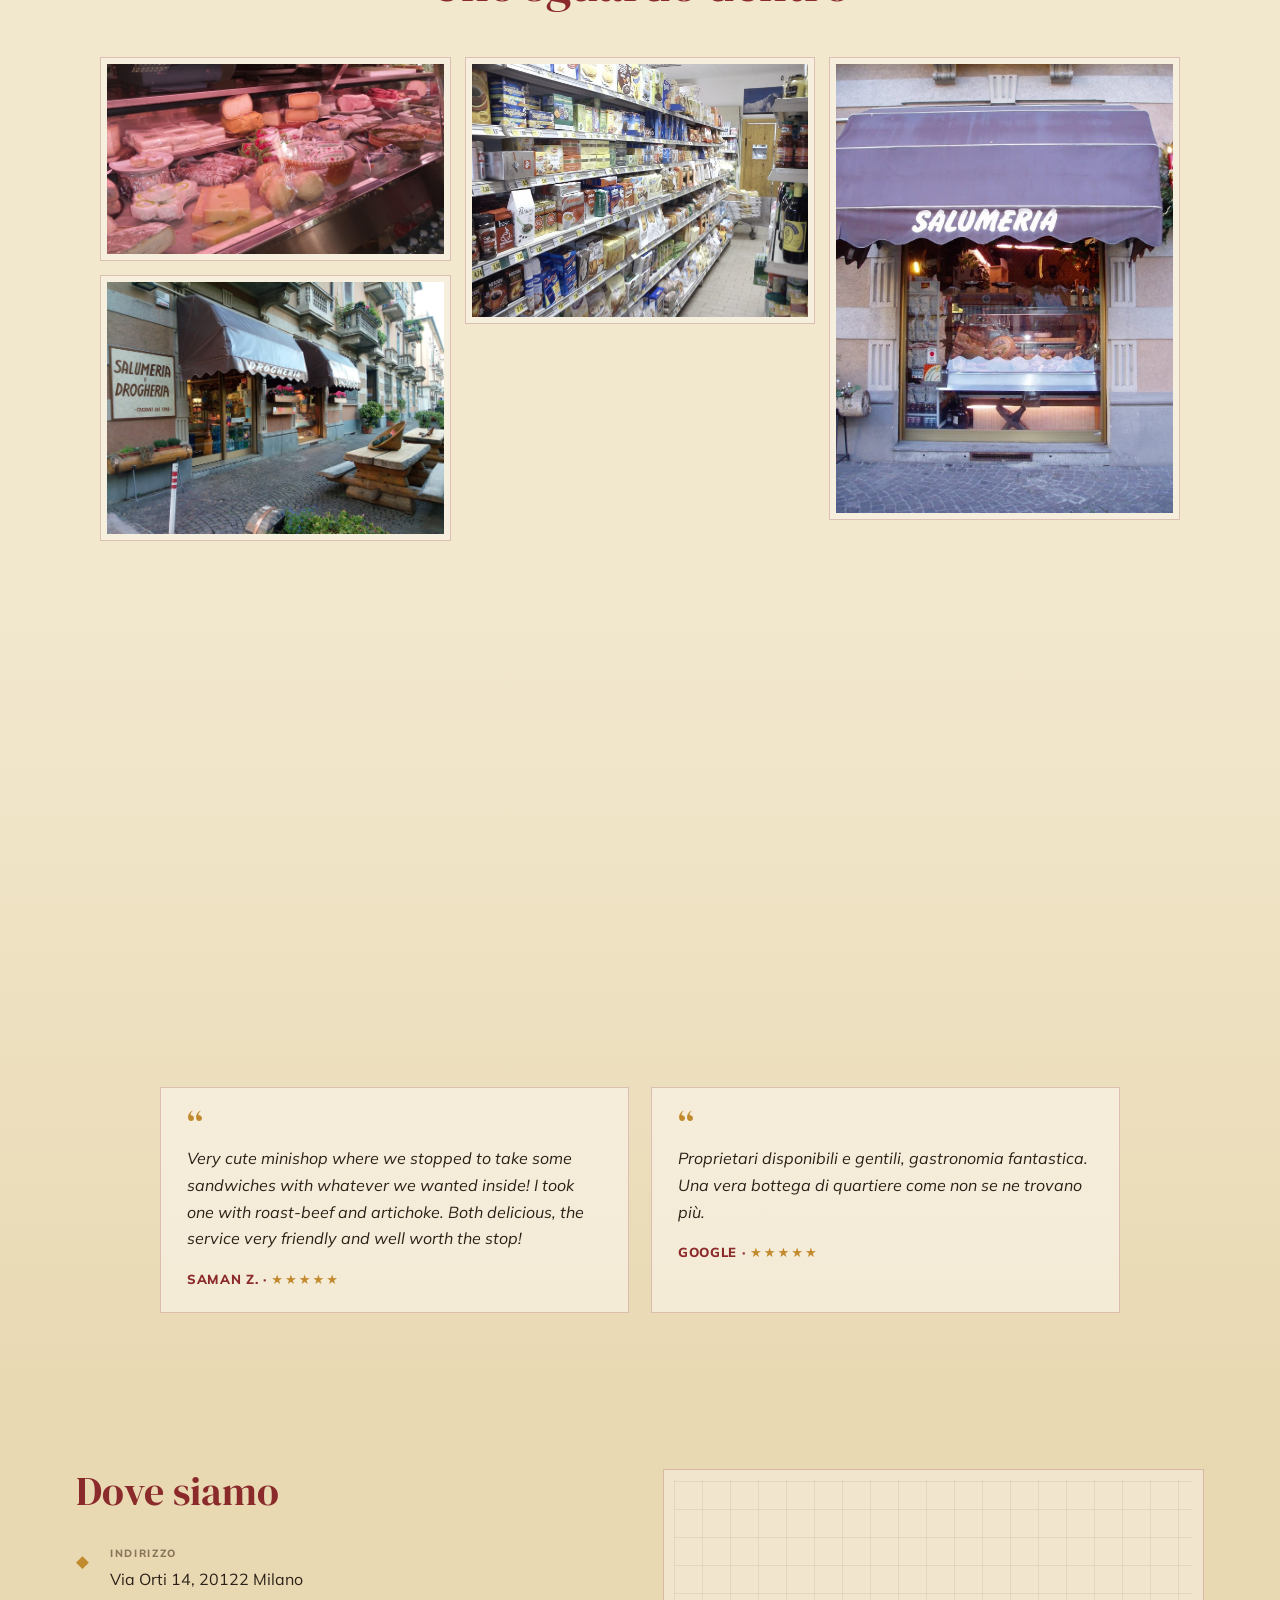
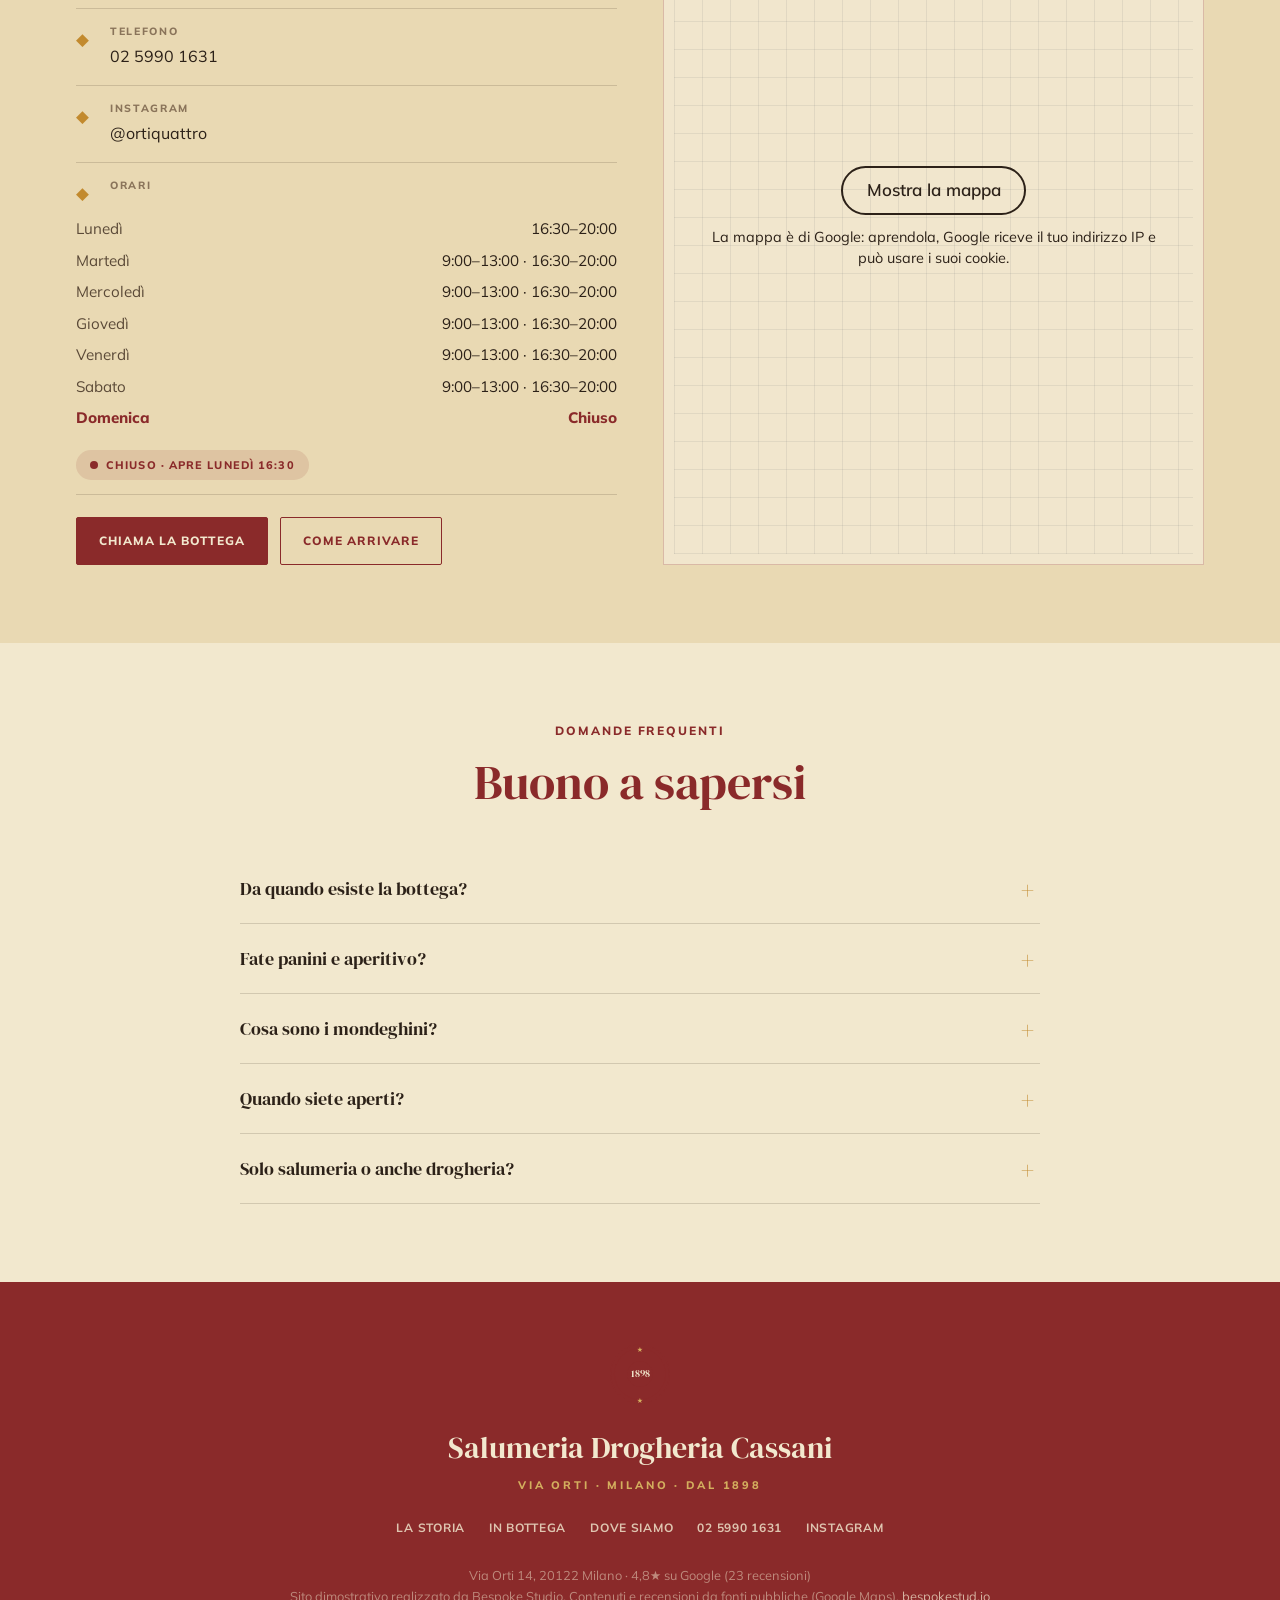
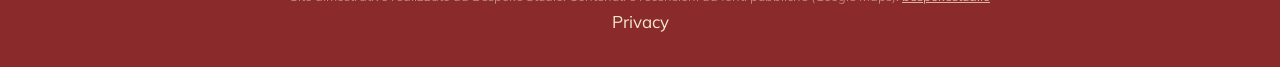
==== commit 3f42357c: "Privacy e pulizia: caratteri sul sito, mappa al clic, informativa, noindex - caratteri copiati nel s" ====
--- a/index.html
+++ b/index.html
@@ -3,11 +3,10 @@
 <head>
 <meta charset="UTF-8">
 <meta name="viewport" content="width=device-width, initial-scale=1.0">
+<meta name="robots" content="noindex">
 <title>Salumeria Drogheria Cassani — la bottega di Via Orti, dal 1898</title>
 <meta name="description" content="Salumeria e drogheria di famiglia a Milano dal 1898, in Via Orti a Porta Romana. La patria dei mondeghini, salumi, formaggi, panini e l'aperitivo dalla affettatrice. Da Ercole e Paolo.">
-<link rel="preconnect" href="https://fonts.googleapis.com">
-<link rel="preconnect" href="https://fonts.gstatic.com" crossorigin>
-<link href="https://fonts.googleapis.com/css2?family=DM+Serif+Display:ital@0;1&family=Mulish:ital,wght@0,400;0,600;0,700;0,800;1,400&display=swap" rel="stylesheet">
+<link rel="stylesheet" href="fonts/fonts.css?v=1">
 <link rel="stylesheet" href="css/styles.css?v=1">
 <link rel="icon" href="data:image/svg+xml,<svg xmlns='http://www.w3.org/2000/svg' viewBox='0 0 100 100'><circle cx='50' cy='50' r='46' fill='none' stroke='%238A2A2A' stroke-width='5'/><circle cx='50' cy='50' r='20' fill='%238A2A2A'/></svg>">
 </head>
@@ -231,8 +230,8 @@
       </div>
     </div>
     <div class="dove-map reveal">
-      <iframe title="Mappa Salumeria Drogheria Cassani" loading="lazy" referrerpolicy="no-referrer-when-downgrade"
-        src="https://www.google.com/maps?q=Salumeria+Drogheria+Cassani+Via+Orti+14+Milano&output=embed"></iframe>
+      <div class="mappa-clic" data-mappa-clic style="--mappa-h: 320px"><template><iframe title="Mappa Salumeria Drogheria Cassani" loading="lazy" referrerpolicy="no-referrer-when-downgrade"
+        src="https://www.google.com/maps?q=Salumeria+Drogheria+Cassani+Via+Orti+14+Milano&output=embed"></iframe></template><div class="mappa-clic__velo"><a class="mappa-clic__btn" href="https://maps.google.com/?q=Salumeria+Drogheria+Cassani+Via+Orti+14+Milano" target="_blank" rel="noopener">Mostra la mappa</a><p class="mappa-clic__nota">La mappa è di Google: aprendola, Google riceve il tuo indirizzo IP e può usare i suoi cookie.</p></div></div>
     </div>
   </div>
 </section>
@@ -273,6 +272,7 @@
     <span data-i18n="foot.demo">Sito dimostrativo realizzato da Bespoke Studio. Contenuti e recensioni da fonti pubbliche (Google Maps).</span>
     <a href="https://bespokestud.io" target="_blank" rel="noopener">bespokestud.io</a>
   </div>
+  <p class="privacy-link"><a href="privacy.html">Privacy</a></p>
 </footer>
 
 <!-- action bar -->
@@ -282,5 +282,6 @@
 </div>
 
 <script src="js/main.js?v=1"></script>
+<script src="js/mappa-clic.js?v=1" defer></script>
 </body>
 </html>
--- a/fonts/fonts.css
+++ b/fonts/fonts.css
@@ -0,0 +1,262 @@
+/* Caratteri ospitati sul sito: nessuna richiesta a Google Fonts o Fontshare (giro privacy 1/10/2026). Licenze in LICENSE.txt. */
+/* latin-ext */
+@font-face {
+  font-family: 'DM Serif Display';
+  font-style: italic;
+  font-weight: 400;
+  font-display: swap;
+  src: url(dmserifdisplay-v17--nFhOHM81r4j6k0gjAW3mujVU2B2G_VB3vD212k.woff2) format('woff2');
+  unicode-range: U+0100-02BA, U+02BD-02C5, U+02C7-02CC, U+02CE-02D7, U+02DD-02FF, U+0304, U+0308, U+0329, U+1D00-1DBF, U+1E00-1E9F, U+1EF2-1EFF, U+2020, U+20A0-20AB, U+20AD-20C0, U+2113, U+2C60-2C7F, U+A720-A7FF;
+}
+/* latin */
+@font-face {
+  font-family: 'DM Serif Display';
+  font-style: italic;
+  font-weight: 400;
+  font-display: swap;
+  src: url(dmserifdisplay-v17--nFhOHM81r4j6k0gjAW3mujVU2B2G_VB0PD2.woff2) format('woff2');
+  unicode-range: U+0000-00FF, U+0131, U+0152-0153, U+02BB-02BC, U+02C6, U+02DA, U+02DC, U+0304, U+0308, U+0329, U+2000-206F, U+20AC, U+2122, U+2191, U+2193, U+2212, U+2215, U+FEFF, U+FFFD;
+}
+/* latin-ext */
+@font-face {
+  font-family: 'DM Serif Display';
+  font-style: normal;
+  font-weight: 400;
+  font-display: swap;
+  src: url(dmserifdisplay-v17--nFnOHM81r4j6k0gjAW3mujVU2B2G_5x0ujy.woff2) format('woff2');
+  unicode-range: U+0100-02BA, U+02BD-02C5, U+02C7-02CC, U+02CE-02D7, U+02DD-02FF, U+0304, U+0308, U+0329, U+1D00-1DBF, U+1E00-1E9F, U+1EF2-1EFF, U+2020, U+20A0-20AB, U+20AD-20C0, U+2113, U+2C60-2C7F, U+A720-A7FF;
+}
+/* latin */
+@font-face {
+  font-family: 'DM Serif Display';
+  font-style: normal;
+  font-weight: 400;
+  font-display: swap;
+  src: url(dmserifdisplay-v17--nFnOHM81r4j6k0gjAW3mujVU2B2G_Bx0g.woff2) format('woff2');
+  unicode-range: U+0000-00FF, U+0131, U+0152-0153, U+02BB-02BC, U+02C6, U+02DA, U+02DC, U+0304, U+0308, U+0329, U+2000-206F, U+20AC, U+2122, U+2191, U+2193, U+2212, U+2215, U+FEFF, U+FFFD;
+}
+/* cyrillic-ext */
+@font-face {
+  font-family: 'Mulish';
+  font-style: italic;
+  font-weight: 400;
+  font-display: swap;
+  src: url(mulish-v18-1Ptwg83HX_SGhgqk2hAjQlW_mEuZ0FsSKeOfFJQ6HTY.woff2) format('woff2');
+  unicode-range: U+0460-052F, U+1C80-1C8A, U+20B4, U+2DE0-2DFF, U+A640-A69F, U+FE2E-FE2F;
+}
+/* cyrillic */
+@font-face {
+  font-family: 'Mulish';
+  font-style: italic;
+  font-weight: 400;
+  font-display: swap;
+  src: url(mulish-v18-1Ptwg83HX_SGhgqk2hAjQlW_mEuZ0FsSKeOfHZQ6HTY.woff2) format('woff2');
+  unicode-range: U+0301, U+0400-045F, U+0490-0491, U+04B0-04B1, U+2116;
+}
+/* vietnamese */
+@font-face {
+  font-family: 'Mulish';
+  font-style: italic;
+  font-weight: 400;
+  font-display: swap;
+  src: url(mulish-v18-1Ptwg83HX_SGhgqk2hAjQlW_mEuZ0FsSKeOfFpQ6HTY.woff2) format('woff2');
+  unicode-range: U+0102-0103, U+0110-0111, U+0128-0129, U+0168-0169, U+01A0-01A1, U+01AF-01B0, U+0300-0301, U+0303-0304, U+0308-0309, U+0323, U+0329, U+1EA0-1EF9, U+20AB;
+}
+/* latin-ext */
+@font-face {
+  font-family: 'Mulish';
+  font-style: italic;
+  font-weight: 400;
+  font-display: swap;
+  src: url(mulish-v18-1Ptwg83HX_SGhgqk2hAjQlW_mEuZ0FsSKeOfF5Q6HTY.woff2) format('woff2');
+  unicode-range: U+0100-02BA, U+02BD-02C5, U+02C7-02CC, U+02CE-02D7, U+02DD-02FF, U+0304, U+0308, U+0329, U+1D00-1DBF, U+1E00-1E9F, U+1EF2-1EFF, U+2020, U+20A0-20AB, U+20AD-20C0, U+2113, U+2C60-2C7F, U+A720-A7FF;
+}
+/* latin */
+@font-face {
+  font-family: 'Mulish';
+  font-style: italic;
+  font-weight: 400;
+  font-display: swap;
+  src: url(mulish-v18-1Ptwg83HX_SGhgqk2hAjQlW_mEuZ0FsSKeOfGZQ6.woff2) format('woff2');
+  unicode-range: U+0000-00FF, U+0131, U+0152-0153, U+02BB-02BC, U+02C6, U+02DA, U+02DC, U+0304, U+0308, U+0329, U+2000-206F, U+20AC, U+2122, U+2191, U+2193, U+2212, U+2215, U+FEFF, U+FFFD;
+}
+/* cyrillic-ext */
+@font-face {
+  font-family: 'Mulish';
+  font-style: normal;
+  font-weight: 400;
+  font-display: swap;
+  src: url(mulish-v18-1Ptvg83HX_SGhgqk0gotcqA.woff2) format('woff2');
+  unicode-range: U+0460-052F, U+1C80-1C8A, U+20B4, U+2DE0-2DFF, U+A640-A69F, U+FE2E-FE2F;
+}
+/* cyrillic */
+@font-face {
+  font-family: 'Mulish';
+  font-style: normal;
+  font-weight: 400;
+  font-display: swap;
+  src: url(mulish-v18-1Ptvg83HX_SGhgqk2wotcqA.woff2) format('woff2');
+  unicode-range: U+0301, U+0400-045F, U+0490-0491, U+04B0-04B1, U+2116;
+}
+/* vietnamese */
+@font-face {
+  font-family: 'Mulish';
+  font-style: normal;
+  font-weight: 400;
+  font-display: swap;
+  src: url(mulish-v18-1Ptvg83HX_SGhgqk0AotcqA.woff2) format('woff2');
+  unicode-range: U+0102-0103, U+0110-0111, U+0128-0129, U+0168-0169, U+01A0-01A1, U+01AF-01B0, U+0300-0301, U+0303-0304, U+0308-0309, U+0323, U+0329, U+1EA0-1EF9, U+20AB;
+}
+/* latin-ext */
+@font-face {
+  font-family: 'Mulish';
+  font-style: normal;
+  font-weight: 400;
+  font-display: swap;
+  src: url(mulish-v18-1Ptvg83HX_SGhgqk0QotcqA.woff2) format('woff2');
+  unicode-range: U+0100-02BA, U+02BD-02C5, U+02C7-02CC, U+02CE-02D7, U+02DD-02FF, U+0304, U+0308, U+0329, U+1D00-1DBF, U+1E00-1E9F, U+1EF2-1EFF, U+2020, U+20A0-20AB, U+20AD-20C0, U+2113, U+2C60-2C7F, U+A720-A7FF;
+}
+/* latin */
+@font-face {
+  font-family: 'Mulish';
+  font-style: normal;
+  font-weight: 400;
+  font-display: swap;
+  src: url(mulish-v18-1Ptvg83HX_SGhgqk3wot.woff2) format('woff2');
+  unicode-range: U+0000-00FF, U+0131, U+0152-0153, U+02BB-02BC, U+02C6, U+02DA, U+02DC, U+0304, U+0308, U+0329, U+2000-206F, U+20AC, U+2122, U+2191, U+2193, U+2212, U+2215, U+FEFF, U+FFFD;
+}
+/* cyrillic-ext */
+@font-face {
+  font-family: 'Mulish';
+  font-style: normal;
+  font-weight: 600;
+  font-display: swap;
+  src: url(mulish-v18-1Ptvg83HX_SGhgqk0gotcqA.woff2) format('woff2');
+  unicode-range: U+0460-052F, U+1C80-1C8A, U+20B4, U+2DE0-2DFF, U+A640-A69F, U+FE2E-FE2F;
+}
+/* cyrillic */
+@font-face {
+  font-family: 'Mulish';
+  font-style: normal;
+  font-weight: 600;
+  font-display: swap;
+  src: url(mulish-v18-1Ptvg83HX_SGhgqk2wotcqA.woff2) format('woff2');
+  unicode-range: U+0301, U+0400-045F, U+0490-0491, U+04B0-04B1, U+2116;
+}
+/* vietnamese */
+@font-face {
+  font-family: 'Mulish';
+  font-style: normal;
+  font-weight: 600;
+  font-display: swap;
+  src: url(mulish-v18-1Ptvg83HX_SGhgqk0AotcqA.woff2) format('woff2');
+  unicode-range: U+0102-0103, U+0110-0111, U+0128-0129, U+0168-0169, U+01A0-01A1, U+01AF-01B0, U+0300-0301, U+0303-0304, U+0308-0309, U+0323, U+0329, U+1EA0-1EF9, U+20AB;
+}
+/* latin-ext */
+@font-face {
+  font-family: 'Mulish';
+  font-style: normal;
+  font-weight: 600;
+  font-display: swap;
+  src: url(mulish-v18-1Ptvg83HX_SGhgqk0QotcqA.woff2) format('woff2');
+  unicode-range: U+0100-02BA, U+02BD-02C5, U+02C7-02CC, U+02CE-02D7, U+02DD-02FF, U+0304, U+0308, U+0329, U+1D00-1DBF, U+1E00-1E9F, U+1EF2-1EFF, U+2020, U+20A0-20AB, U+20AD-20C0, U+2113, U+2C60-2C7F, U+A720-A7FF;
+}
+/* latin */
+@font-face {
+  font-family: 'Mulish';
+  font-style: normal;
+  font-weight: 600;
+  font-display: swap;
+  src: url(mulish-v18-1Ptvg83HX_SGhgqk3wot.woff2) format('woff2');
+  unicode-range: U+0000-00FF, U+0131, U+0152-0153, U+02BB-02BC, U+02C6, U+02DA, U+02DC, U+0304, U+0308, U+0329, U+2000-206F, U+20AC, U+2122, U+2191, U+2193, U+2212, U+2215, U+FEFF, U+FFFD;
+}
+/* cyrillic-ext */
+@font-face {
+  font-family: 'Mulish';
+  font-style: normal;
+  font-weight: 700;
+  font-display: swap;
+  src: url(mulish-v18-1Ptvg83HX_SGhgqk0gotcqA.woff2) format('woff2');
+  unicode-range: U+0460-052F, U+1C80-1C8A, U+20B4, U+2DE0-2DFF, U+A640-A69F, U+FE2E-FE2F;
+}
+/* cyrillic */
+@font-face {
+  font-family: 'Mulish';
+  font-style: normal;
+  font-weight: 700;
+  font-display: swap;
+  src: url(mulish-v18-1Ptvg83HX_SGhgqk2wotcqA.woff2) format('woff2');
+  unicode-range: U+0301, U+0400-045F, U+0490-0491, U+04B0-04B1, U+2116;
+}
+/* vietnamese */
+@font-face {
+  font-family: 'Mulish';
+  font-style: normal;
+  font-weight: 700;
+  font-display: swap;
+  src: url(mulish-v18-1Ptvg83HX_SGhgqk0AotcqA.woff2) format('woff2');
+  unicode-range: U+0102-0103, U+0110-0111, U+0128-0129, U+0168-0169, U+01A0-01A1, U+01AF-01B0, U+0300-0301, U+0303-0304, U+0308-0309, U+0323, U+0329, U+1EA0-1EF9, U+20AB;
+}
+/* latin-ext */
+@font-face {
+  font-family: 'Mulish';
+  font-style: normal;
+  font-weight: 700;
+  font-display: swap;
+  src: url(mulish-v18-1Ptvg83HX_SGhgqk0QotcqA.woff2) format('woff2');
+  unicode-range: U+0100-02BA, U+02BD-02C5, U+02C7-02CC, U+02CE-02D7, U+02DD-02FF, U+0304, U+0308, U+0329, U+1D00-1DBF, U+1E00-1E9F, U+1EF2-1EFF, U+2020, U+20A0-20AB, U+20AD-20C0, U+2113, U+2C60-2C7F, U+A720-A7FF;
+}
+/* latin */
+@font-face {
+  font-family: 'Mulish';
+  font-style: normal;
+  font-weight: 700;
+  font-display: swap;
+  src: url(mulish-v18-1Ptvg83HX_SGhgqk3wot.woff2) format('woff2');
+  unicode-range: U+0000-00FF, U+0131, U+0152-0153, U+02BB-02BC, U+02C6, U+02DA, U+02DC, U+0304, U+0308, U+0329, U+2000-206F, U+20AC, U+2122, U+2191, U+2193, U+2212, U+2215, U+FEFF, U+FFFD;
+}
+/* cyrillic-ext */
+@font-face {
+  font-family: 'Mulish';
+  font-style: normal;
+  font-weight: 800;
+  font-display: swap;
+  src: url(mulish-v18-1Ptvg83HX_SGhgqk0gotcqA.woff2) format('woff2');
+  unicode-range: U+0460-052F, U+1C80-1C8A, U+20B4, U+2DE0-2DFF, U+A640-A69F, U+FE2E-FE2F;
+}
+/* cyrillic */
+@font-face {
+  font-family: 'Mulish';
+  font-style: normal;
+  font-weight: 800;
+  font-display: swap;
+  src: url(mulish-v18-1Ptvg83HX_SGhgqk2wotcqA.woff2) format('woff2');
+  unicode-range: U+0301, U+0400-045F, U+0490-0491, U+04B0-04B1, U+2116;
+}
+/* vietnamese */
+@font-face {
+  font-family: 'Mulish';
+  font-style: normal;
+  font-weight: 800;
+  font-display: swap;
+  src: url(mulish-v18-1Ptvg83HX_SGhgqk0AotcqA.woff2) format('woff2');
+  unicode-range: U+0102-0103, U+0110-0111, U+0128-0129, U+0168-0169, U+01A0-01A1, U+01AF-01B0, U+0300-0301, U+0303-0304, U+0308-0309, U+0323, U+0329, U+1EA0-1EF9, U+20AB;
+}
+/* latin-ext */
+@font-face {
+  font-family: 'Mulish';
+  font-style: normal;
+  font-weight: 800;
+  font-display: swap;
+  src: url(mulish-v18-1Ptvg83HX_SGhgqk0QotcqA.woff2) format('woff2');
+  unicode-range: U+0100-02BA, U+02BD-02C5, U+02C7-02CC, U+02CE-02D7, U+02DD-02FF, U+0304, U+0308, U+0329, U+1D00-1DBF, U+1E00-1E9F, U+1EF2-1EFF, U+2020, U+20A0-20AB, U+20AD-20C0, U+2113, U+2C60-2C7F, U+A720-A7FF;
+}
+/* latin */
+@font-face {
+  font-family: 'Mulish';
+  font-style: normal;
+  font-weight: 800;
+  font-display: swap;
+  src: url(mulish-v18-1Ptvg83HX_SGhgqk3wot.woff2) format('woff2');
+  unicode-range: U+0000-00FF, U+0131, U+0152-0153, U+02BB-02BC, U+02C6, U+02DA, U+02DC, U+0304, U+0308, U+0329, U+2000-206F, U+20AC, U+2122, U+2191, U+2193, U+2212, U+2215, U+FEFF, U+FFFD;
+}
--- a/css/styles.css
+++ b/css/styles.css
@@ -277,3 +277,12 @@
   .gallery{columns:1}
   .hero-photo img{height:340px}
 }
+
+/*MAPPACLIC*/
+/* la mappa Google si carica solo al clic (giro privacy 1/10/2026) */
+.mappa-clic { display: flex; align-items: center; justify-content: center; width: 100%; height: 100%; min-height: var(--mappa-h, 320px); box-sizing: border-box; padding: 24px; text-align: center; background: repeating-linear-gradient(0deg, rgba(127, 127, 127, 0.14) 0 1px, transparent 1px 28px), repeating-linear-gradient(90deg, rgba(127, 127, 127, 0.14) 0 1px, transparent 1px 28px); }
+.mappa-clic__velo { display: flex; flex-direction: column; align-items: center; gap: 12px; max-width: 32em; }
+.mappa-clic__btn { display: inline-block; padding: 0.75em 1.4em; border: 2px solid currentColor; border-radius: 999px; color: inherit; font: inherit; font-weight: 600; line-height: 1.2; text-decoration: none; background: transparent; cursor: pointer; }
+.mappa-clic__btn:hover, .mappa-clic__btn:focus-visible { text-decoration: underline; }
+.mappa-clic__nota { margin: 0; font-size: 0.85em; line-height: 1.45; }
+/*/MAPPACLIC*/
